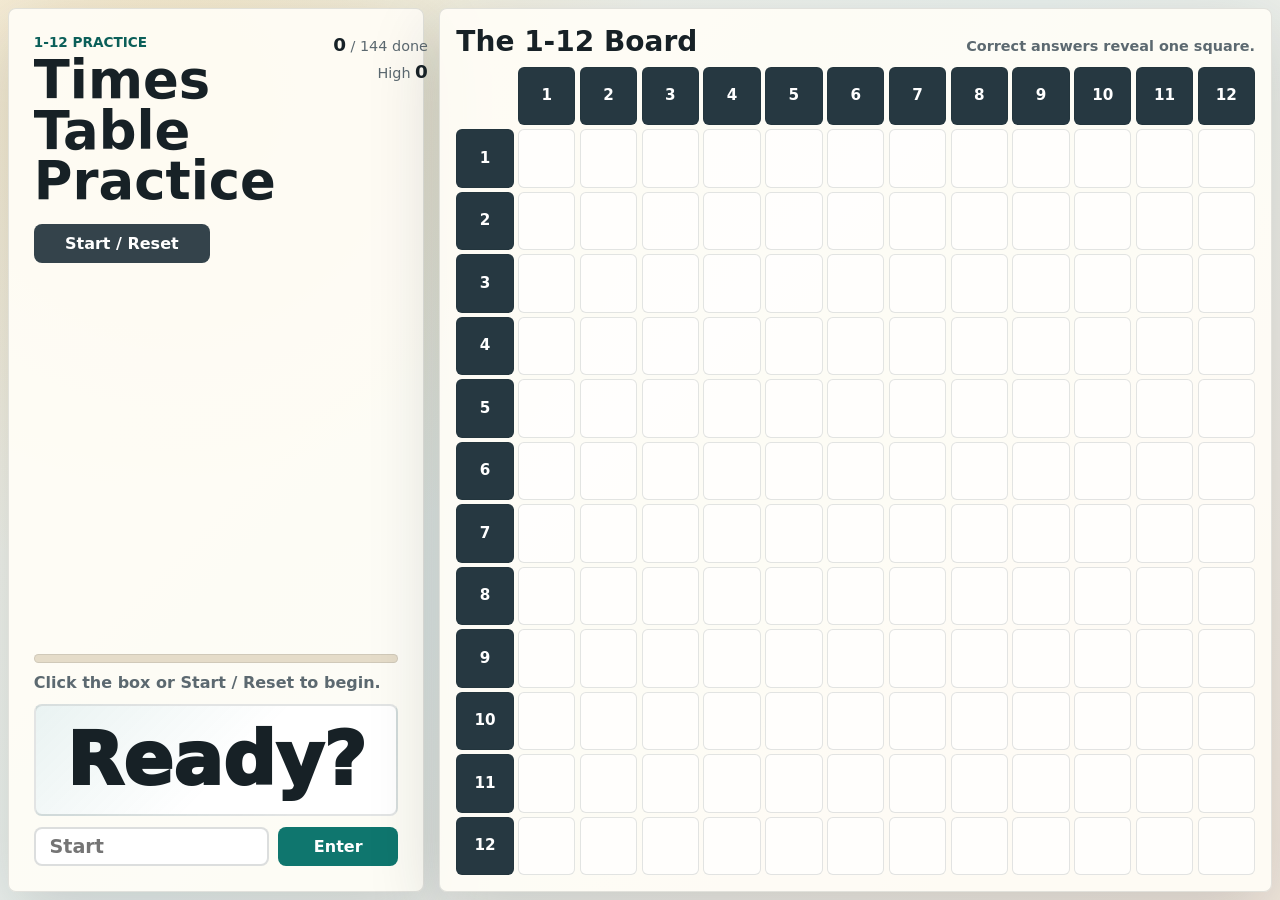
==== index.html @ c081bd94 "Confirm board reset" ====
<!doctype html>
<html lang="en">
  <head>
    <meta charset="utf-8">
    <meta name="viewport" content="width=device-width, initial-scale=1">
    <title>Times Table Practice</title>
    <link rel="stylesheet" href="styles.css?v=20260528-reset-confirm">
  </head>
  <body>
    <main class="app-shell">
      <section class="practice-panel" aria-labelledby="game-title">
        <div class="masthead">
          <div>
            <p class="eyebrow">1-12 Practice</p>
            <h1 id="game-title">Times Table Practice</h1>
            <button id="start-button" class="game-control" type="button">Start / Reset</button>
          </div>
          <div class="score-strip" aria-live="polite">
            <span><strong id="completed-count">0</strong> / 144 done</span>
            <span>High <strong id="streak-count">0</strong></span>
          </div>
        </div>

        <div class="question-area" aria-live="polite">
          <div class="timer-shell" aria-label="10 second timer">
            <div id="timer-fill" class="timer-fill"></div>
          </div>
          <p id="feedback" class="feedback">Press Start to begin.</p>
          <div id="question" class="question">Ready?</div>
          <form id="answer-form" class="answer-form" autocomplete="off">
            <label class="sr-only" for="answer-input">Answer</label>
            <input
              id="answer-input"
              name="answer"
              inputmode="numeric"
              pattern="[0-9]*"
              placeholder="Start"
            >
            <button id="submit-button" type="submit">Enter</button>
          </form>
        </div>
      </section>

      <section class="board-panel" aria-labelledby="board-title">
        <div class="board-heading">
          <h2 id="board-title">The 1-12 Board</h2>
          <p id="board-note">Correct answers reveal one square.</p>
        </div>
        <div id="table-board" class="table-board" aria-label="Times table progress board"></div>
      </section>
    </main>

    <div id="victory" class="victory" aria-hidden="true">
      <canvas id="confetti-canvas"></canvas>
      <div class="victory-message" role="status">
        <p>Board Complete</p>
        <h2>144 / 144</h2>
        <button id="play-again-button" type="button">Play Again</button>
      </div>
    </div>

    <script src="script.js?v=20260528-reset-confirm"></script>
  </body>
</html>
---- styles.css ----
:root {
  color-scheme: light;
  --ink: #172126;
  --muted: #5c6970;
  --paper: #f6f2e8;
  --panel: #fffdf7;
  --line: #d9d0bd;
  --accent: #0f766e;
  --accent-dark: #0b5f59;
  --gold: #f0b429;
  --coral: #d94f4f;
  --blue: #2d6cdf;
  --green: #35a06d;
  --shadow: 0 22px 70px rgba(30, 39, 44, 0.18);
}

* {
  box-sizing: border-box;
}

body {
  height: 100vh;
  height: 100svh;
  margin: 0;
  overflow: hidden;
  background:
    radial-gradient(circle at 14% 12%, rgba(240, 180, 41, 0.18), transparent 30rem),
    linear-gradient(135deg, #f6f2e8 0%, #e9f0ed 48%, #f3e8dd 100%);
  color: var(--ink);
  font-family: Inter, ui-sans-serif, system-ui, -apple-system, BlinkMacSystemFont, "Segoe UI", sans-serif;
}

button,
input {
  font: inherit;
}

button {
  min-height: 2.45rem;
  border: 0;
  border-radius: 8px;
  background: var(--accent);
  color: #ffffff;
  cursor: pointer;
  font-weight: 800;
  letter-spacing: 0;
  transition: transform 160ms ease, background 160ms ease, box-shadow 160ms ease;
}

button:hover:not(:disabled) {
  background: var(--accent-dark);
  box-shadow: 0 10px 28px rgba(15, 118, 110, 0.24);
  transform: translateY(-1px);
}

button:disabled {
  cursor: not-allowed;
  opacity: 0.48;
}

.app-shell {
  display: grid;
  grid-template-columns: minmax(18rem, 26rem) minmax(30rem, 1fr);
  gap: clamp(0.5rem, 1.2vw, 1rem);
  width: min(92rem, calc(100% - 1rem));
  height: 100vh;
  height: 100svh;
  margin: 0 auto;
  padding: 0.5rem 0;
  align-items: stretch;
}

.practice-panel,
.board-panel {
  border: 1px solid rgba(23, 33, 38, 0.12);
  border-radius: 8px;
  background: rgba(255, 253, 247, 0.9);
  box-shadow: var(--shadow);
}

.practice-panel {
  display: flex;
  flex-direction: column;
  justify-content: space-between;
  min-height: 0;
  padding: clamp(0.8rem, 2vw, 1.55rem);
}

.masthead {
  display: flex;
  gap: 1rem;
  justify-content: space-between;
  align-items: flex-start;
}

.eyebrow {
  margin: 0 0 0.35rem;
  color: var(--accent-dark);
  font-size: 0.85rem;
  font-weight: 900;
  text-transform: uppercase;
}

h1,
h2,
p {
  margin-top: 0;
}

h1 {
  max-width: 11ch;
  margin-bottom: 0;
  font-size: clamp(2rem, 5.4vw, 3.3rem);
  line-height: 0.95;
  letter-spacing: 0;
}

.score-strip {
  display: grid;
  gap: 0.4rem;
  min-width: 8.5rem;
  color: var(--muted);
  font-size: 0.9rem;
  text-align: right;
}

.score-strip strong {
  color: var(--ink);
  font-size: 1.15rem;
}

.question-area {
  display: grid;
  gap: clamp(0.45rem, 1.2vh, 0.8rem);
  margin-top: clamp(0.6rem, 2vh, 1rem);
}

.timer-shell {
  overflow: hidden;
  height: 0.55rem;
  border: 1px solid rgba(23, 33, 38, 0.1);
  border-radius: 999px;
  background: #e5dcc9;
}

.timer-fill {
  width: 100%;
  height: 100%;
  border-radius: inherit;
  background: linear-gradient(90deg, var(--green), var(--gold), var(--coral));
  transform-origin: left center;
  transform: scaleX(0);
}

.timer-fill.running {
  animation: drain 10s linear forwards;
}

.feedback {
  min-height: 1.25rem;
  margin-bottom: 0;
  color: var(--muted);
  font-weight: 800;
}

.feedback.correct {
  color: var(--green);
}

.feedback.wrong {
  color: var(--coral);
}

.question {
  display: grid;
  min-height: clamp(5.25rem, 18vh, 7rem);
  place-items: center;
  border: 2px solid rgba(23, 33, 38, 0.12);
  border-radius: 8px;
  background:
    linear-gradient(135deg, rgba(15, 118, 110, 0.09), transparent 55%),
    #ffffff;
  color: var(--ink);
  font-size: clamp(2.35rem, 9vw, 4.6rem);
  font-weight: 950;
  line-height: 1;
  text-align: center;
}

.answer-form {
  display: grid;
  grid-template-columns: 1fr 7.5rem;
  gap: 0.6rem;
}

input {
  width: 100%;
  min-width: 0;
  min-height: 2.45rem;
  border: 2px solid rgba(23, 33, 38, 0.15);
  border-radius: 8px;
  background: #ffffff;
  color: var(--ink);
  font-size: 1.2rem;
  font-weight: 850;
  padding: 0 0.85rem;
}

input:focus {
  border-color: var(--blue);
  outline: 3px solid rgba(45, 108, 223, 0.17);
}

#play-again-button {
  background: #34434b;
}

#play-again-button:hover {
  background: #243138;
  box-shadow: 0 10px 28px rgba(36, 49, 56, 0.22);
}

.game-control {
  width: min(11rem, 100%);
  margin-top: clamp(0.75rem, 2vh, 1.25rem);
  background: #34434b;
}

.game-control:hover {
  background: #243138;
  box-shadow: 0 10px 28px rgba(36, 49, 56, 0.22);
}

.board-panel {
  display: flex;
  flex-direction: column;
  min-height: 0;
  padding: clamp(0.55rem, 1.4vw, 1rem);
}

.board-heading {
  display: flex;
  gap: 1rem;
  justify-content: space-between;
  align-items: baseline;
  margin-bottom: clamp(0.35rem, 1vh, 0.65rem);
}

.board-heading h2 {
  margin-bottom: 0;
  font-size: clamp(1.15rem, 2.5vw, 1.75rem);
}

.board-heading p {
  margin-bottom: 0;
  color: var(--muted);
  font-size: clamp(0.72rem, 1.2vw, 0.9rem);
  font-weight: 750;
}

.table-board {
  display: grid;
  grid-template-columns: repeat(13, minmax(0, 1fr));
  grid-template-rows: repeat(13, minmax(0, 1fr));
  flex: 1;
  min-height: 0;
  gap: 0.28rem;
  width: 100%;
}

.cell {
  display: grid;
  min-width: 0;
  min-height: 0;
  place-items: center;
  border: 1px solid rgba(23, 33, 38, 0.12);
  border-radius: 6px;
  background: rgba(255, 255, 255, 0.72);
  color: var(--muted);
  font-size: clamp(0.62rem, 1.4vw, 0.95rem);
  font-weight: 850;
  line-height: 1;
  position: relative;
}

.cell.header {
  background: #263841;
  color: #ffffff;
}

.cell.corner {
  background: transparent;
  border-color: transparent;
}

.cell.problem {
  background: #fff8dc;
  border-color: rgba(240, 180, 41, 0.65);
}

.cell.complete {
  background: var(--accent);
  color: #ffffff;
  transform: scale(1.02);
}

.shake {
  animation: shake 360ms ease;
}

.victory {
  position: fixed;
  inset: 0;
  display: none;
  place-items: center;
  overflow: hidden;
  background: rgba(13, 22, 27, 0.82);
  z-index: 10;
}

.victory.show {
  display: grid;
}

#confetti-canvas {
  position: absolute;
  inset: 0;
  width: 100%;
  height: 100%;
}

.victory-message {
  position: relative;
  display: grid;
  gap: 1rem;
  width: min(36rem, calc(100% - 2rem));
  padding: clamp(1.5rem, 6vw, 3.2rem);
  border: 2px solid rgba(255, 255, 255, 0.2);
  border-radius: 8px;
  background: #fffdf7;
  color: var(--ink);
  text-align: center;
  box-shadow: 0 0 0 999px rgba(240, 180, 41, 0.06);
  animation: victoryPop 700ms cubic-bezier(.2, 1.4, .35, 1) both;
}

.victory-message p {
  margin-bottom: 0;
  color: var(--accent-dark);
  font-size: clamp(1.1rem, 4vw, 1.6rem);
  font-weight: 950;
  text-transform: uppercase;
}

.victory-message h2 {
  margin-bottom: 0;
  font-size: clamp(4.5rem, 20vw, 9rem);
  line-height: 0.9;
}

.sr-only {
  position: absolute;
  width: 1px;
  height: 1px;
  padding: 0;
  margin: -1px;
  overflow: hidden;
  clip: rect(0, 0, 0, 0);
  white-space: nowrap;
  border: 0;
}

@keyframes drain {
  from {
    transform: scaleX(1);
  }
  to {
    transform: scaleX(0);
  }
}

@keyframes shake {
  0%, 100% {
    transform: translateX(0);
  }
  25% {
    transform: translateX(-0.5rem);
  }
  75% {
    transform: translateX(0.5rem);
  }
}

@keyframes victoryPop {
  from {
    opacity: 0;
    transform: scale(0.75) rotate(-3deg);
  }
  to {
    opacity: 1;
    transform: scale(1) rotate(0deg);
  }
}

@media (max-width: 980px) {
  .app-shell {
    grid-template-columns: 1fr;
    grid-template-rows: minmax(15rem, 0.85fr) minmax(16rem, 1fr);
    padding: 0.4rem 0;
  }

  .practice-panel,
  .board-panel {
    min-height: 0;
  }

  .practice-panel {
    display: grid;
    grid-template-columns: minmax(12rem, 0.95fr) minmax(16rem, 1.4fr);
    gap: 0.75rem;
    align-items: stretch;
  }

  .question-area {
    margin-top: 0;
  }

  .timer-shell {
    margin-top: clamp(0.35rem, 1.4vh, 0.75rem);
  }
}

@media (max-width: 640px) {
  .app-shell {
    width: calc(100% - 0.5rem);
    grid-template-rows: minmax(13.5rem, 0.78fr) minmax(13rem, 1fr);
  }

  .practice-panel {
    grid-template-columns: 0.75fr 1.25fr;
    gap: 0.45rem;
    padding: 0.55rem;
  }

  .masthead {
    display: grid;
    gap: 0.35rem;
  }

  .board-heading {
    display: flex;
    gap: 0.5rem;
  }

  .score-strip {
    display: grid;
    gap: 0.15rem;
    text-align: left;
    font-size: 0.78rem;
  }

  .answer-form {
    grid-template-columns: minmax(0, 1fr) 5.5rem;
  }

  h1 {
    font-size: clamp(1.55rem, 9vw, 2.25rem);
  }

  .eyebrow,
  .feedback,
  .board-heading p {
    font-size: 0.68rem;
  }

  .feedback {
    min-height: 1rem;
    line-height: 1.15;
  }

  .question {
    min-height: 4.25rem;
    font-size: clamp(1.9rem, 10vw, 3rem);
  }

  button,
  input {
    min-height: 2rem;
  }

  button {
    font-size: 0.82rem;
  }

  input {
    font-size: 16px;
    padding: 0 0.5rem;
  }

  .table-board {
    gap: 0.12rem;
    grid-template-columns: repeat(13, minmax(0, 1fr));
    grid-template-rows: repeat(13, minmax(0, 1fr));
  }

  .cell {
    border-radius: 4px;
    font-size: clamp(0.42rem, 1.9vw, 0.62rem);
  }
}
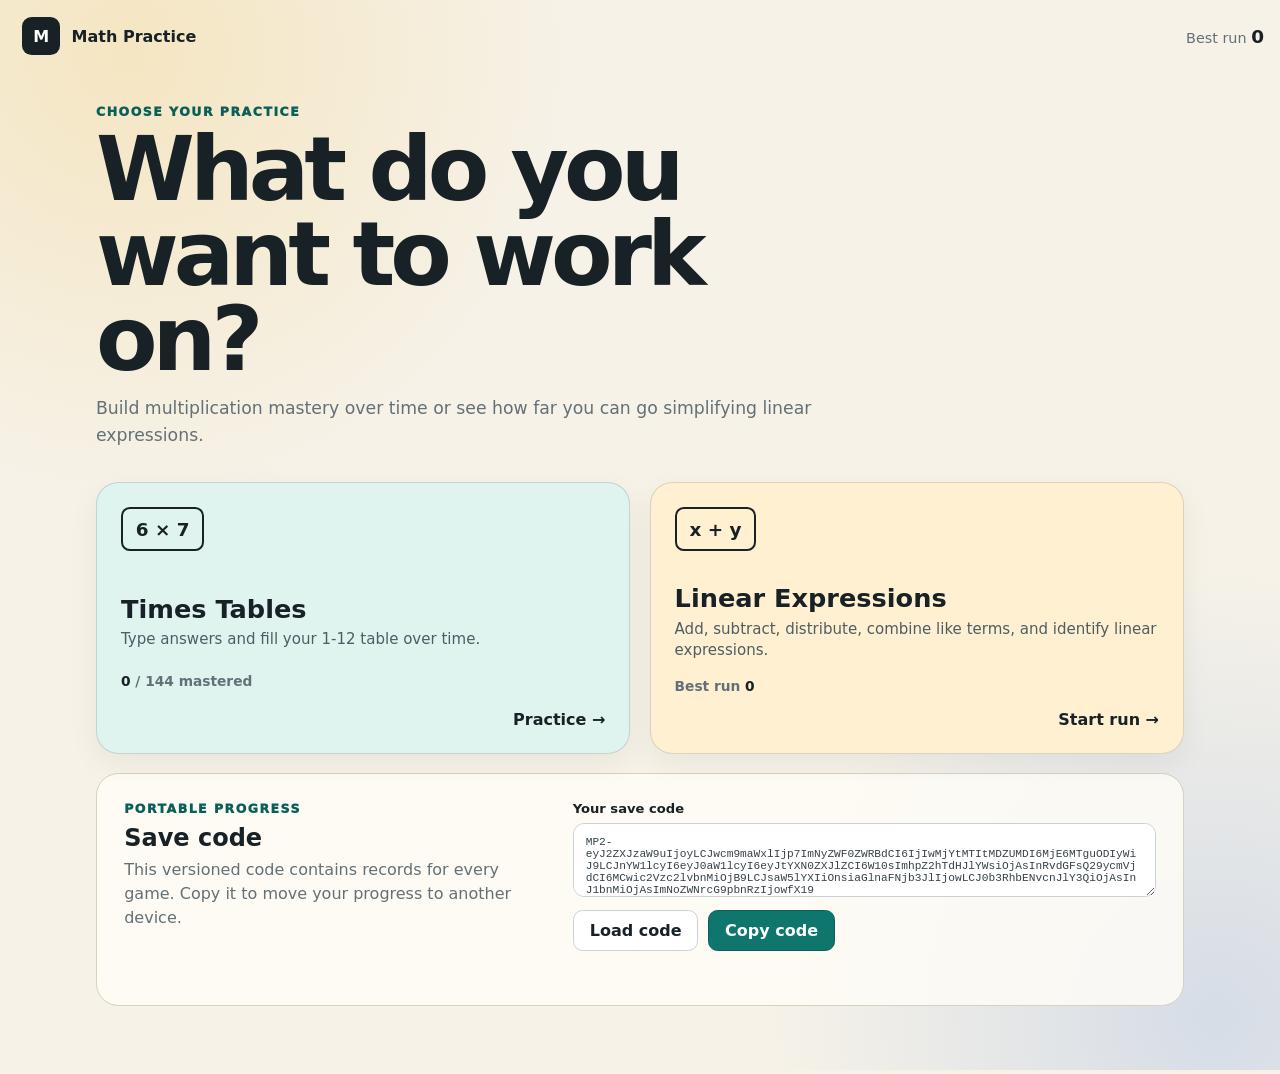
==== commit 96fae457: "Add linear expression practice and shared saves" ====
--- a/index.html
+++ b/index.html
@@ -3,62 +3,163 @@
   <head>
     <meta charset="utf-8">
     <meta name="viewport" content="width=device-width, initial-scale=1">
-    <title>Times Table Practice</title>
-    <link rel="stylesheet" href="styles.css?v=20260528-reset-confirm">
+    <meta name="theme-color" content="#172126">
+    <title>Math Practice</title>
+    <link rel="stylesheet" href="styles.css?v=20260608-math-practice">
   </head>
   <body>
-    <main class="app-shell">
-      <section class="practice-panel" aria-labelledby="game-title">
-        <div class="masthead">
-          <div>
-            <p class="eyebrow">1-12 Practice</p>
-            <h1 id="game-title">Times Table Practice</h1>
-            <button id="start-button" class="game-control" type="button">Start / Reset</button>
+    <header class="topbar">
+      <button id="home-button" class="brand" type="button" aria-label="Go to game selection">
+        <span class="brand-mark">M</span>
+        <span>Math Practice</span>
+      </button>
+      <div class="topbar-record"><span>Best run</span> <strong id="header-best">0</strong></div>
+    </header>
+
+    <main>
+      <section id="home-screen" class="screen active">
+        <div class="home-shell">
+          <div class="hero">
+            <p class="eyebrow">Choose your practice</p>
+            <h1>What do you want to work on?</h1>
+            <p>Build multiplication mastery over time or see how far you can go simplifying linear expressions.</p>
           </div>
-          <div class="score-strip" aria-live="polite">
-            <span><strong id="completed-count">0</strong> / 144 done</span>
-            <span>High <strong id="streak-count">0</strong></span>
+
+          <div class="game-grid">
+            <button class="game-card times-card" type="button" data-start-game="times">
+              <span class="card-icon">6 × 7</span>
+              <span class="card-copy">
+                <strong>Times Tables</strong>
+                <small>Type answers and fill your 1-12 table over time.</small>
+              </span>
+              <span class="card-record"><b id="times-mastered-home">0</b> / 144 mastered</span>
+              <span class="card-arrow">Practice →</span>
+            </button>
+
+            <button class="game-card linear-card" type="button" data-start-game="linear">
+              <span class="card-icon">x + y</span>
+              <span class="card-copy">
+                <strong>Linear Expressions</strong>
+                <small>Add, subtract, distribute, combine like terms, and identify linear expressions.</small>
+              </span>
+              <span class="card-record">Best run <b id="linear-best-home">0</b></span>
+              <span class="card-arrow">Start run →</span>
+            </button>
           </div>
-        </div>
 
-        <div class="question-area" aria-live="polite">
-          <div class="timer-shell" aria-label="10 second timer">
-            <div id="timer-fill" class="timer-fill"></div>
-          </div>
-          <p id="feedback" class="feedback">Press Start to begin.</p>
-          <div id="question" class="question">Ready?</div>
-          <form id="answer-form" class="answer-form" autocomplete="off">
-            <label class="sr-only" for="answer-input">Answer</label>
-            <input
-              id="answer-input"
-              name="answer"
-              inputmode="numeric"
-              pattern="[0-9]*"
-              placeholder="Start"
-            >
-            <button id="submit-button" type="submit">Enter</button>
-          </form>
+          <section class="save-panel">
+            <div>
+              <p class="eyebrow">Portable progress</p>
+              <h2>Save code</h2>
+              <p>This versioned code contains records for every game. Copy it to move your progress to another device.</p>
+            </div>
+            <div class="save-actions">
+              <label for="save-code">Your save code</label>
+              <textarea id="save-code" rows="4" spellcheck="false"></textarea>
+              <div class="button-row">
+                <button id="load-save" class="secondary-button" type="button">Load code</button>
+                <button id="copy-save" class="primary-button" type="button">Copy code</button>
+              </div>
+              <p id="save-message" class="save-message" aria-live="polite"></p>
+            </div>
+          </section>
         </div>
       </section>
 
-      <section class="board-panel" aria-labelledby="board-title">
-        <div class="board-heading">
-          <h2 id="board-title">The 1-12 Board</h2>
-          <p id="board-note">Correct answers reveal one square.</p>
+      <section id="times-screen" class="screen">
+        <div class="times-shell">
+          <section class="practice-panel" aria-labelledby="times-title">
+            <div class="masthead">
+              <div>
+                <button class="back-button" type="button" data-go-home>← Games</button>
+                <p class="eyebrow">1-12 Practice</p>
+                <h1 id="times-title">Times Tables</h1>
+                <button id="times-start-button" class="game-control" type="button">Start</button>
+              </div>
+              <div class="score-strip" aria-live="polite">
+                <span><strong id="times-completed-count">0</strong> / 144 done</span>
+                <span>Best streak <strong id="times-streak-count">0</strong></span>
+              </div>
+            </div>
+
+            <div class="question-area" aria-live="polite">
+              <div class="timer-shell" aria-label="10 second timer">
+                <div id="times-timer-fill" class="timer-fill"></div>
+              </div>
+              <p id="times-feedback" class="feedback">Press Start to begin.</p>
+              <div id="times-question" class="times-question">Ready?</div>
+              <form id="times-answer-form" class="answer-form" autocomplete="off">
+                <label class="sr-only" for="times-answer-input">Answer</label>
+                <input id="times-answer-input" name="answer" inputmode="numeric" pattern="[0-9]*" placeholder="Start">
+                <button type="submit">Enter</button>
+              </form>
+            </div>
+          </section>
+
+          <section class="board-panel" aria-labelledby="board-title">
+            <div class="board-heading">
+              <h2 id="board-title">Your 1-12 Table</h2>
+              <p>Correct answers stay filled in your save.</p>
+            </div>
+            <div id="table-board" class="table-board" aria-label="Times table progress board"></div>
+          </section>
         </div>
-        <div id="table-board" class="table-board" aria-label="Times table progress board"></div>
+      </section>
+
+      <section id="linear-screen" class="screen">
+        <div class="run-shell">
+          <div class="game-status">
+            <button class="back-button" type="button" data-quit-linear>← End run</button>
+            <div class="status-item"><span>Score</span><strong id="linear-score">0</strong></div>
+            <div class="status-item"><span>Next checkpoint</span><strong id="linear-checkpoint-count">10</strong></div>
+            <div class="status-item"><span>Best</span><strong id="linear-best">0</strong></div>
+          </div>
+          <div class="linear-timer-wrap" aria-label="Time remaining">
+            <div id="linear-timer-bar" class="linear-timer-bar"></div>
+          </div>
+          <p class="linear-timer-text"><strong id="linear-timer-text">30</strong> seconds</p>
+
+          <article class="linear-question-card">
+            <p id="linear-question-type" class="question-type"></p>
+            <h2 id="linear-question-prompt"></h2>
+            <p id="linear-question-help" class="question-help"></p>
+            <div id="linear-answers" class="linear-answers"></div>
+          </article>
+        </div>
+      </section>
+
+      <section id="result-screen" class="screen result-screen">
+        <div class="result-icon">✓</div>
+        <p id="result-eyebrow" class="eyebrow">Run complete</p>
+        <h1 id="result-title">Keep building</h1>
+        <p id="result-copy" class="result-copy"></p>
+        <div class="result-score"><span>Score</span><strong id="result-score">0</strong></div>
+        <div class="button-row centered">
+          <button id="result-home" class="secondary-button" type="button">Choose a game</button>
+          <button id="play-linear-again" class="primary-button" type="button">Play again</button>
+        </div>
       </section>
     </main>
+
+    <div id="checkpoint-modal" class="modal-backdrop" hidden>
+      <section class="checkpoint-modal" role="dialog" aria-modal="true" aria-labelledby="checkpoint-title">
+        <span id="checkpoint-number" class="checkpoint-number">10</span>
+        <p class="eyebrow">Checkpoint reached</p>
+        <h2 id="checkpoint-title">Take a breath.</h2>
+        <p>Your timer is paused. Keep going when you are ready.</p>
+        <button id="continue-linear" class="primary-button" type="button">Continue the run</button>
+      </section>
+    </div>
 
     <div id="victory" class="victory" aria-hidden="true">
       <canvas id="confetti-canvas"></canvas>
       <div class="victory-message" role="status">
-        <p>Board Complete</p>
+        <p>Table Complete</p>
         <h2>144 / 144</h2>
-        <button id="play-again-button" type="button">Play Again</button>
+        <button id="close-victory" type="button">Back to Games</button>
       </div>
     </div>
 
-    <script src="script.js?v=20260528-reset-confirm"></script>
+    <script src="script.js?v=20260608-math-practice"></script>
   </body>
 </html>
--- a/styles.css
+++ b/styles.css
@@ -1,7 +1,7 @@
 :root {
   color-scheme: light;
   --ink: #172126;
-  --muted: #5c6970;
+  --muted: #637078;
   --paper: #f6f2e8;
   --panel: #fffdf7;
   --line: #d9d0bd;
@@ -11,253 +11,213 @@
   --coral: #d94f4f;
   --blue: #2d6cdf;
   --green: #35a06d;
-  --shadow: 0 22px 70px rgba(30, 39, 44, 0.18);
-}
-
-* {
-  box-sizing: border-box;
-}
+  --shadow: 0 22px 70px rgba(30, 39, 44, 0.16);
+}
+
+* { box-sizing: border-box; }
 
 body {
-  height: 100vh;
-  height: 100svh;
+  min-height: 100vh;
   margin: 0;
-  overflow: hidden;
   background:
-    radial-gradient(circle at 14% 12%, rgba(240, 180, 41, 0.18), transparent 30rem),
-    linear-gradient(135deg, #f6f2e8 0%, #e9f0ed 48%, #f3e8dd 100%);
+    radial-gradient(circle at 10% 5%, rgba(240, 180, 41, 0.2), transparent 28rem),
+    radial-gradient(circle at 95% 95%, rgba(45, 108, 223, 0.16), transparent 28rem),
+    var(--paper);
   color: var(--ink);
   font-family: Inter, ui-sans-serif, system-ui, -apple-system, BlinkMacSystemFont, "Segoe UI", sans-serif;
 }
 
-button,
-input {
-  font: inherit;
-}
-
-button {
-  min-height: 2.45rem;
+button, input, textarea { font: inherit; }
+button { cursor: pointer; }
+h1, h2, p { margin-top: 0; }
+
+.topbar {
+  display: flex;
+  width: min(90rem, calc(100% - 2rem));
+  margin: 0 auto;
+  padding: 1rem 0;
+  align-items: center;
+  justify-content: space-between;
+}
+
+.brand {
+  display: flex;
+  gap: 0.7rem;
+  align-items: center;
   border: 0;
-  border-radius: 8px;
+  background: transparent;
+  color: var(--ink);
+  font-weight: 900;
+}
+
+.brand-mark {
+  display: grid;
+  width: 2.4rem;
+  height: 2.4rem;
+  place-items: center;
+  border-radius: 0.6rem;
+  background: var(--ink);
+  color: white;
+}
+
+.topbar-record { color: var(--muted); font-size: 0.9rem; }
+.topbar-record strong { color: var(--ink); font-size: 1.15rem; }
+.screen { display: none; }
+.screen.active { display: block; }
+
+.home-shell, .run-shell {
+  width: min(68rem, calc(100% - 2rem));
+  margin: 2vh auto 4rem;
+}
+
+.hero { max-width: 48rem; margin: 2rem 0; }
+.eyebrow {
+  margin-bottom: 0.45rem;
+  color: var(--accent-dark);
+  font-size: 0.78rem;
+  font-weight: 950;
+  letter-spacing: 0.12em;
+  text-transform: uppercase;
+}
+.hero h1, .result-screen h1 {
+  margin-bottom: 0.8rem;
+  font-size: clamp(2.7rem, 7vw, 5.6rem);
+  line-height: 0.95;
+  letter-spacing: -0.055em;
+}
+.hero p:not(.eyebrow), .result-copy { color: var(--muted); font-size: 1.08rem; line-height: 1.6; }
+
+.game-grid { display: grid; grid-template-columns: repeat(2, 1fr); gap: 1.2rem; }
+.game-card {
+  display: grid;
+  min-height: 17rem;
+  padding: 1.5rem;
+  border: 1px solid rgba(23, 33, 38, 0.14);
+  border-radius: 1.4rem;
+  color: var(--ink);
+  text-align: left;
+  box-shadow: 0 10px 30px rgba(23, 33, 38, 0.06);
+  transition: transform 160ms ease, box-shadow 160ms ease;
+}
+.game-card:hover { transform: translateY(-3px); box-shadow: var(--shadow); }
+.times-card { background: #dff3ef; }
+.linear-card { background: #fff0d1; }
+.card-icon {
+  align-self: start;
+  justify-self: start;
+  padding: 0.6rem 0.8rem;
+  border: 2px solid var(--ink);
+  border-radius: 0.55rem;
+  font-size: 1.15rem;
+  font-weight: 900;
+}
+.card-copy { align-self: end; }
+.card-copy strong { display: block; margin-bottom: 0.35rem; font-size: 1.6rem; }
+.card-copy small { color: #4e5d65; font-size: 0.94rem; line-height: 1.45; }
+.card-record { align-self: end; color: var(--muted); font-size: 0.86rem; font-weight: 800; }
+.card-record b { color: var(--ink); }
+.card-arrow { align-self: end; justify-self: end; font-weight: 900; }
+
+.save-panel {
+  display: grid;
+  grid-template-columns: 1fr 1.4fr;
+  gap: 2rem;
+  margin-top: 1.2rem;
+  padding: 1.7rem;
+  border: 1px solid var(--line);
+  border-radius: 1.4rem;
+  background: rgba(255, 253, 247, 0.84);
+}
+.save-panel h2 { margin-bottom: 0.4rem; }
+.save-panel p:not(.eyebrow, .save-message) { color: var(--muted); line-height: 1.5; }
+.save-actions label { display: block; margin-bottom: 0.4rem; font-size: 0.82rem; font-weight: 900; }
+textarea {
+  width: 100%;
+  padding: 0.75rem;
+  resize: vertical;
+  border: 1px solid #cbd2d6;
+  border-radius: 0.7rem;
+  background: white;
+  color: #34434b;
+  font-family: ui-monospace, SFMono-Regular, Menlo, monospace;
+  font-size: 0.7rem;
+}
+.button-row { display: flex; gap: 0.6rem; margin-top: 0.6rem; }
+.button-row.centered { justify-content: center; }
+.primary-button, .secondary-button, .back-button, .game-control, .answer-form button, #close-victory {
+  min-height: 2.55rem;
+  padding: 0.6rem 1rem;
+  border-radius: 0.6rem;
+  font-weight: 900;
+}
+.primary-button, .game-control, .answer-form button, #close-victory {
+  border: 1px solid var(--accent-dark);
   background: var(--accent);
-  color: #ffffff;
-  cursor: pointer;
-  font-weight: 800;
-  letter-spacing: 0;
-  transition: transform 160ms ease, background 160ms ease, box-shadow 160ms ease;
-}
-
-button:hover:not(:disabled) {
-  background: var(--accent-dark);
-  box-shadow: 0 10px 28px rgba(15, 118, 110, 0.24);
-  transform: translateY(-1px);
-}
-
-button:disabled {
-  cursor: not-allowed;
-  opacity: 0.48;
-}
-
-.app-shell {
+  color: white;
+}
+.secondary-button, .back-button {
+  border: 1px solid #cbd2d6;
+  background: white;
+  color: var(--ink);
+}
+.back-button { min-height: 2rem; margin-bottom: 0.8rem; padding: 0.3rem 0.65rem; font-size: 0.78rem; }
+.save-message { min-height: 1.2rem; margin: 0.45rem 0 0; color: var(--accent-dark); font-size: 0.82rem; font-weight: 800; }
+
+.times-shell {
   display: grid;
   grid-template-columns: minmax(18rem, 26rem) minmax(30rem, 1fr);
-  gap: clamp(0.5rem, 1.2vw, 1rem);
+  gap: 1rem;
   width: min(92rem, calc(100% - 1rem));
-  height: 100vh;
-  height: 100svh;
+  height: calc(100vh - 4.5rem);
   margin: 0 auto;
-  padding: 0.5rem 0;
-  align-items: stretch;
-}
-
-.practice-panel,
-.board-panel {
+  padding-bottom: 0.5rem;
+}
+.practice-panel, .board-panel {
+  min-height: 0;
   border: 1px solid rgba(23, 33, 38, 0.12);
-  border-radius: 8px;
-  background: rgba(255, 253, 247, 0.9);
+  border-radius: 0.7rem;
+  background: rgba(255, 253, 247, 0.92);
   box-shadow: var(--shadow);
 }
-
-.practice-panel {
-  display: flex;
-  flex-direction: column;
-  justify-content: space-between;
-  min-height: 0;
-  padding: clamp(0.8rem, 2vw, 1.55rem);
-}
-
-.masthead {
-  display: flex;
-  gap: 1rem;
-  justify-content: space-between;
-  align-items: flex-start;
-}
-
-.eyebrow {
-  margin: 0 0 0.35rem;
-  color: var(--accent-dark);
-  font-size: 0.85rem;
-  font-weight: 900;
-  text-transform: uppercase;
-}
-
-h1,
-h2,
-p {
-  margin-top: 0;
-}
-
-h1 {
-  max-width: 11ch;
-  margin-bottom: 0;
-  font-size: clamp(2rem, 5.4vw, 3.3rem);
-  line-height: 0.95;
-  letter-spacing: 0;
-}
-
-.score-strip {
-  display: grid;
-  gap: 0.4rem;
-  min-width: 8.5rem;
-  color: var(--muted);
-  font-size: 0.9rem;
-  text-align: right;
-}
-
-.score-strip strong {
-  color: var(--ink);
-  font-size: 1.15rem;
-}
-
-.question-area {
-  display: grid;
-  gap: clamp(0.45rem, 1.2vh, 0.8rem);
-  margin-top: clamp(0.6rem, 2vh, 1rem);
-}
-
-.timer-shell {
-  overflow: hidden;
-  height: 0.55rem;
-  border: 1px solid rgba(23, 33, 38, 0.1);
-  border-radius: 999px;
-  background: #e5dcc9;
-}
-
-.timer-fill {
-  width: 100%;
-  height: 100%;
-  border-radius: inherit;
-  background: linear-gradient(90deg, var(--green), var(--gold), var(--coral));
-  transform-origin: left center;
-  transform: scaleX(0);
-}
-
-.timer-fill.running {
-  animation: drain 10s linear forwards;
-}
-
-.feedback {
-  min-height: 1.25rem;
-  margin-bottom: 0;
-  color: var(--muted);
-  font-weight: 800;
-}
-
-.feedback.correct {
-  color: var(--green);
-}
-
-.feedback.wrong {
-  color: var(--coral);
-}
-
-.question {
+.practice-panel { display: flex; flex-direction: column; justify-content: space-between; padding: clamp(0.8rem, 2vw, 1.55rem); }
+.masthead { display: flex; gap: 1rem; justify-content: space-between; align-items: flex-start; }
+.masthead h1 { max-width: 10ch; margin-bottom: 0; font-size: clamp(2rem, 5vw, 3.25rem); line-height: 0.95; }
+.game-control { width: min(11rem, 100%); margin-top: 1rem; background: #34434b; border-color: #34434b; }
+.score-strip { display: grid; gap: 0.35rem; min-width: 8.5rem; color: var(--muted); font-size: 0.85rem; text-align: right; }
+.score-strip strong { color: var(--ink); font-size: 1.1rem; }
+.question-area { display: grid; gap: 0.65rem; margin-top: 1rem; }
+.timer-shell { overflow: hidden; height: 0.55rem; border-radius: 999px; background: #e5dcc9; }
+.timer-fill { width: 100%; height: 100%; border-radius: inherit; background: linear-gradient(90deg, var(--green), var(--gold), var(--coral)); transform: scaleX(0); transform-origin: left; }
+.timer-fill.running { animation: drain 10s linear forwards; }
+.feedback { min-height: 1.25rem; margin-bottom: 0; color: var(--muted); font-weight: 800; }
+.feedback.correct { color: var(--green); }
+.feedback.wrong { color: var(--coral); }
+.times-question {
   display: grid;
   min-height: clamp(5.25rem, 18vh, 7rem);
   place-items: center;
   border: 2px solid rgba(23, 33, 38, 0.12);
-  border-radius: 8px;
-  background:
-    linear-gradient(135deg, rgba(15, 118, 110, 0.09), transparent 55%),
-    #ffffff;
-  color: var(--ink);
+  border-radius: 0.7rem;
+  background: white;
   font-size: clamp(2.35rem, 9vw, 4.6rem);
   font-weight: 950;
-  line-height: 1;
-  text-align: center;
-}
-
-.answer-form {
-  display: grid;
-  grid-template-columns: 1fr 7.5rem;
-  gap: 0.6rem;
-}
-
-input {
+}
+.answer-form { display: grid; grid-template-columns: 1fr 7.5rem; gap: 0.6rem; }
+.answer-form input {
   width: 100%;
   min-width: 0;
-  min-height: 2.45rem;
+  min-height: 2.55rem;
+  padding: 0 0.8rem;
   border: 2px solid rgba(23, 33, 38, 0.15);
-  border-radius: 8px;
-  background: #ffffff;
-  color: var(--ink);
-  font-size: 1.2rem;
+  border-radius: 0.6rem;
+  background: white;
+  font-size: 1.15rem;
   font-weight: 850;
-  padding: 0 0.85rem;
-}
-
-input:focus {
-  border-color: var(--blue);
-  outline: 3px solid rgba(45, 108, 223, 0.17);
-}
-
-#play-again-button {
-  background: #34434b;
-}
-
-#play-again-button:hover {
-  background: #243138;
-  box-shadow: 0 10px 28px rgba(36, 49, 56, 0.22);
-}
-
-.game-control {
-  width: min(11rem, 100%);
-  margin-top: clamp(0.75rem, 2vh, 1.25rem);
-  background: #34434b;
-}
-
-.game-control:hover {
-  background: #243138;
-  box-shadow: 0 10px 28px rgba(36, 49, 56, 0.22);
-}
-
-.board-panel {
-  display: flex;
-  flex-direction: column;
-  min-height: 0;
-  padding: clamp(0.55rem, 1.4vw, 1rem);
-}
-
-.board-heading {
-  display: flex;
-  gap: 1rem;
-  justify-content: space-between;
-  align-items: baseline;
-  margin-bottom: clamp(0.35rem, 1vh, 0.65rem);
-}
-
-.board-heading h2 {
-  margin-bottom: 0;
-  font-size: clamp(1.15rem, 2.5vw, 1.75rem);
-}
-
-.board-heading p {
-  margin-bottom: 0;
-  color: var(--muted);
-  font-size: clamp(0.72rem, 1.2vw, 0.9rem);
-  font-weight: 750;
-}
-
+}
+.board-panel { display: flex; flex-direction: column; padding: clamp(0.55rem, 1.4vw, 1rem); }
+.board-heading { display: flex; gap: 1rem; justify-content: space-between; align-items: baseline; margin-bottom: 0.55rem; }
+.board-heading h2, .board-heading p { margin-bottom: 0; }
+.board-heading p { color: var(--muted); font-size: 0.82rem; font-weight: 750; }
 .table-board {
   display: grid;
   grid-template-columns: repeat(13, minmax(0, 1fr));
@@ -265,246 +225,103 @@
   flex: 1;
   min-height: 0;
   gap: 0.28rem;
-  width: 100%;
-}
-
+}
 .cell {
   display: grid;
   min-width: 0;
   min-height: 0;
   place-items: center;
   border: 1px solid rgba(23, 33, 38, 0.12);
-  border-radius: 6px;
-  background: rgba(255, 255, 255, 0.72);
+  border-radius: 0.35rem;
+  background: rgba(255, 255, 255, 0.74);
   color: var(--muted);
   font-size: clamp(0.62rem, 1.4vw, 0.95rem);
   font-weight: 850;
-  line-height: 1;
-  position: relative;
-}
-
-.cell.header {
-  background: #263841;
-  color: #ffffff;
-}
-
-.cell.corner {
-  background: transparent;
-  border-color: transparent;
-}
-
-.cell.problem {
-  background: #fff8dc;
-  border-color: rgba(240, 180, 41, 0.65);
-}
-
-.cell.complete {
-  background: var(--accent);
-  color: #ffffff;
-  transform: scale(1.02);
-}
-
-.shake {
-  animation: shake 360ms ease;
-}
-
-.victory {
-  position: fixed;
-  inset: 0;
-  display: none;
-  place-items: center;
-  overflow: hidden;
-  background: rgba(13, 22, 27, 0.82);
-  z-index: 10;
-}
-
-.victory.show {
-  display: grid;
-}
-
-#confetti-canvas {
-  position: absolute;
-  inset: 0;
-  width: 100%;
-  height: 100%;
-}
-
-.victory-message {
-  position: relative;
-  display: grid;
-  gap: 1rem;
-  width: min(36rem, calc(100% - 2rem));
-  padding: clamp(1.5rem, 6vw, 3.2rem);
-  border: 2px solid rgba(255, 255, 255, 0.2);
-  border-radius: 8px;
-  background: #fffdf7;
-  color: var(--ink);
-  text-align: center;
-  box-shadow: 0 0 0 999px rgba(240, 180, 41, 0.06);
-  animation: victoryPop 700ms cubic-bezier(.2, 1.4, .35, 1) both;
-}
-
-.victory-message p {
-  margin-bottom: 0;
-  color: var(--accent-dark);
-  font-size: clamp(1.1rem, 4vw, 1.6rem);
-  font-weight: 950;
-  text-transform: uppercase;
-}
-
-.victory-message h2 {
-  margin-bottom: 0;
-  font-size: clamp(4.5rem, 20vw, 9rem);
-  line-height: 0.9;
-}
-
-.sr-only {
-  position: absolute;
-  width: 1px;
-  height: 1px;
-  padding: 0;
-  margin: -1px;
-  overflow: hidden;
-  clip: rect(0, 0, 0, 0);
-  white-space: nowrap;
-  border: 0;
-}
-
-@keyframes drain {
-  from {
-    transform: scaleX(1);
-  }
-  to {
-    transform: scaleX(0);
-  }
-}
-
-@keyframes shake {
-  0%, 100% {
-    transform: translateX(0);
-  }
-  25% {
-    transform: translateX(-0.5rem);
-  }
-  75% {
-    transform: translateX(0.5rem);
-  }
-}
-
-@keyframes victoryPop {
-  from {
-    opacity: 0;
-    transform: scale(0.75) rotate(-3deg);
-  }
-  to {
-    opacity: 1;
-    transform: scale(1) rotate(0deg);
-  }
-}
+}
+.cell.header { background: #263841; color: white; }
+.cell.corner { border-color: transparent; background: transparent; }
+.cell.problem { border-color: rgba(240, 180, 41, 0.7); background: #fff8dc; }
+.cell.complete { background: var(--accent); color: white; transform: scale(1.02); }
+
+.run-shell { max-width: 52rem; }
+.game-status { display: flex; gap: 1rem; align-items: center; margin-bottom: 0.8rem; }
+.game-status .back-button { margin: 0 auto 0 0; }
+.status-item { display: flex; gap: 0.4rem; align-items: baseline; color: var(--muted); font-size: 0.8rem; font-weight: 800; }
+.status-item strong { color: var(--ink); font-size: 1.1rem; }
+.linear-timer-wrap { overflow: hidden; height: 0.6rem; border-radius: 999px; background: #e2ded4; }
+.linear-timer-bar { width: 100%; height: 100%; background: var(--gold); transition: width 1s linear, background-color 200ms; }
+.linear-timer-text { margin: 0.35rem 0 1rem; color: var(--muted); font-size: 0.8rem; text-align: right; }
+.linear-question-card {
+  min-height: 29rem;
+  padding: clamp(1.5rem, 5vw, 3.2rem);
+  border: 1px solid var(--line);
+  border-radius: 1.5rem;
+  background: white;
+  box-shadow: var(--shadow);
+}
+.question-type { margin-bottom: 0.8rem; color: var(--blue); font-size: 0.75rem; font-weight: 900; letter-spacing: 0.12em; text-transform: uppercase; }
+.linear-question-card h2 { margin-bottom: 0.6rem; font-size: clamp(1.55rem, 5vw, 2.55rem); line-height: 1.25; white-space: pre-line; }
+.question-help { min-height: 1.5rem; margin-bottom: 1.5rem; color: var(--muted); line-height: 1.5; }
+.linear-answers { display: grid; grid-template-columns: repeat(2, 1fr); gap: 0.7rem; }
+.linear-answer {
+  min-height: 4.4rem;
+  padding: 0.8rem 1rem;
+  border: 1px solid #cbd2d6;
+  border-radius: 0.75rem;
+  background: white;
+  color: var(--ink);
+  font-size: 1rem;
+  font-weight: 800;
+}
+.linear-answer:hover { border-color: var(--ink); background: #f8fafb; }
+.linear-answer.correct { border-color: #16a34a; background: #dcfce7; color: #166534; }
+.linear-answer.incorrect { border-color: var(--coral); background: #fee2e2; color: #991b1b; }
+.linear-answer:disabled { cursor: default; }
+
+.result-screen { width: min(40rem, calc(100% - 2rem)); margin: 8vh auto; text-align: center; }
+.result-icon { display: grid; width: 4.5rem; height: 4.5rem; margin: 0 auto 1.3rem; place-items: center; border-radius: 1rem; background: var(--ink); color: white; font-size: 2rem; font-weight: 900; transform: rotate(-4deg); }
+.result-score { display: inline-flex; gap: 0.8rem; align-items: baseline; margin: 1rem auto; padding: 0.9rem 1.3rem; border: 1px solid var(--line); border-radius: 0.8rem; background: white; }
+.result-score span { color: var(--muted); font-weight: 800; }
+.result-score strong { font-size: 2rem; }
+.modal-backdrop, .victory { position: fixed; inset: 0; z-index: 10; display: grid; padding: 1rem; place-items: center; background: rgba(13, 22, 27, 0.78); }
+.modal-backdrop[hidden], .victory { display: none; }
+.victory.show { display: grid; }
+.checkpoint-modal, .victory-message { position: relative; width: min(28rem, 100%); padding: 2.2rem; border-radius: 1.4rem; background: white; text-align: center; }
+.checkpoint-number { display: block; margin-bottom: 0.8rem; font-size: 4.5rem; font-weight: 950; line-height: 1; }
+.checkpoint-modal p:not(.eyebrow) { color: var(--muted); }
+#confetti-canvas { position: absolute; inset: 0; width: 100%; height: 100%; }
+.victory-message h2 { margin-bottom: 1rem; font-size: clamp(3.5rem, 14vw, 7rem); line-height: 0.9; }
+.victory-message p { margin-bottom: 0.4rem; color: var(--accent-dark); font-weight: 950; text-transform: uppercase; }
+.shake { animation: shake 360ms ease; }
+.sr-only { position: absolute; width: 1px; height: 1px; padding: 0; margin: -1px; overflow: hidden; clip: rect(0, 0, 0, 0); white-space: nowrap; border: 0; }
+
+@keyframes drain { from { transform: scaleX(1); } to { transform: scaleX(0); } }
+@keyframes shake { 0%, 100% { transform: translateX(0); } 25% { transform: translateX(-0.5rem); } 75% { transform: translateX(0.5rem); } }
 
 @media (max-width: 980px) {
-  .app-shell {
-    grid-template-columns: 1fr;
-    grid-template-rows: minmax(15rem, 0.85fr) minmax(16rem, 1fr);
-    padding: 0.4rem 0;
-  }
-
-  .practice-panel,
-  .board-panel {
-    min-height: 0;
-  }
-
-  .practice-panel {
-    display: grid;
-    grid-template-columns: minmax(12rem, 0.95fr) minmax(16rem, 1.4fr);
-    gap: 0.75rem;
-    align-items: stretch;
-  }
-
-  .question-area {
-    margin-top: 0;
-  }
-
-  .timer-shell {
-    margin-top: clamp(0.35rem, 1.4vh, 0.75rem);
-  }
-}
-
-@media (max-width: 640px) {
-  .app-shell {
-    width: calc(100% - 0.5rem);
-    grid-template-rows: minmax(13.5rem, 0.78fr) minmax(13rem, 1fr);
-  }
-
-  .practice-panel {
-    grid-template-columns: 0.75fr 1.25fr;
-    gap: 0.45rem;
-    padding: 0.55rem;
-  }
-
-  .masthead {
-    display: grid;
-    gap: 0.35rem;
-  }
-
-  .board-heading {
-    display: flex;
-    gap: 0.5rem;
-  }
-
-  .score-strip {
-    display: grid;
-    gap: 0.15rem;
-    text-align: left;
-    font-size: 0.78rem;
-  }
-
-  .answer-form {
-    grid-template-columns: minmax(0, 1fr) 5.5rem;
-  }
-
-  h1 {
-    font-size: clamp(1.55rem, 9vw, 2.25rem);
-  }
-
-  .eyebrow,
-  .feedback,
-  .board-heading p {
-    font-size: 0.68rem;
-  }
-
-  .feedback {
-    min-height: 1rem;
-    line-height: 1.15;
-  }
-
-  .question {
-    min-height: 4.25rem;
-    font-size: clamp(1.9rem, 10vw, 3rem);
-  }
-
-  button,
-  input {
-    min-height: 2rem;
-  }
-
-  button {
-    font-size: 0.82rem;
-  }
-
-  input {
-    font-size: 16px;
-    padding: 0 0.5rem;
-  }
-
-  .table-board {
-    gap: 0.12rem;
-    grid-template-columns: repeat(13, minmax(0, 1fr));
-    grid-template-rows: repeat(13, minmax(0, 1fr));
-  }
-
-  .cell {
-    border-radius: 4px;
-    font-size: clamp(0.42rem, 1.9vw, 0.62rem);
-  }
-}
+  .times-shell { grid-template-columns: 1fr; grid-template-rows: minmax(16rem, 0.85fr) minmax(16rem, 1fr); }
+  .practice-panel { display: grid; grid-template-columns: minmax(12rem, 0.95fr) minmax(16rem, 1.4fr); gap: 0.8rem; }
+  .question-area { margin-top: 0; }
+}
+
+@media (max-width: 700px) {
+  .topbar { width: calc(100% - 1rem); }
+  .home-shell, .run-shell { width: calc(100% - 1rem); margin-top: 0.5rem; }
+  .game-grid, .save-panel { grid-template-columns: 1fr; }
+  .game-card { min-height: 14rem; }
+  .save-panel { gap: 0.8rem; padding: 1.1rem; }
+  .times-shell { width: calc(100% - 0.5rem); height: calc(100vh - 4.5rem); grid-template-rows: minmax(14rem, 0.8fr) minmax(13rem, 1fr); }
+  .practice-panel { grid-template-columns: 0.8fr 1.2fr; gap: 0.45rem; padding: 0.55rem; }
+  .masthead { display: grid; gap: 0.3rem; }
+  .masthead h1 { font-size: clamp(1.5rem, 9vw, 2.2rem); }
+  .score-strip { min-width: 0; text-align: left; font-size: 0.72rem; }
+  .question-area { gap: 0.35rem; }
+  .feedback, .eyebrow, .board-heading p { font-size: 0.65rem; }
+  .times-question { min-height: 4rem; font-size: clamp(1.9rem, 10vw, 3rem); }
+  .answer-form { grid-template-columns: minmax(0, 1fr) 5rem; }
+  .table-board { gap: 0.12rem; }
+  .cell { border-radius: 0.2rem; font-size: clamp(0.42rem, 1.9vw, 0.62rem); }
+  .linear-answers { grid-template-columns: 1fr; }
+  .linear-question-card { min-height: 0; padding: 1.2rem; border-radius: 1rem; }
+  .status-item span { display: none; }
+}
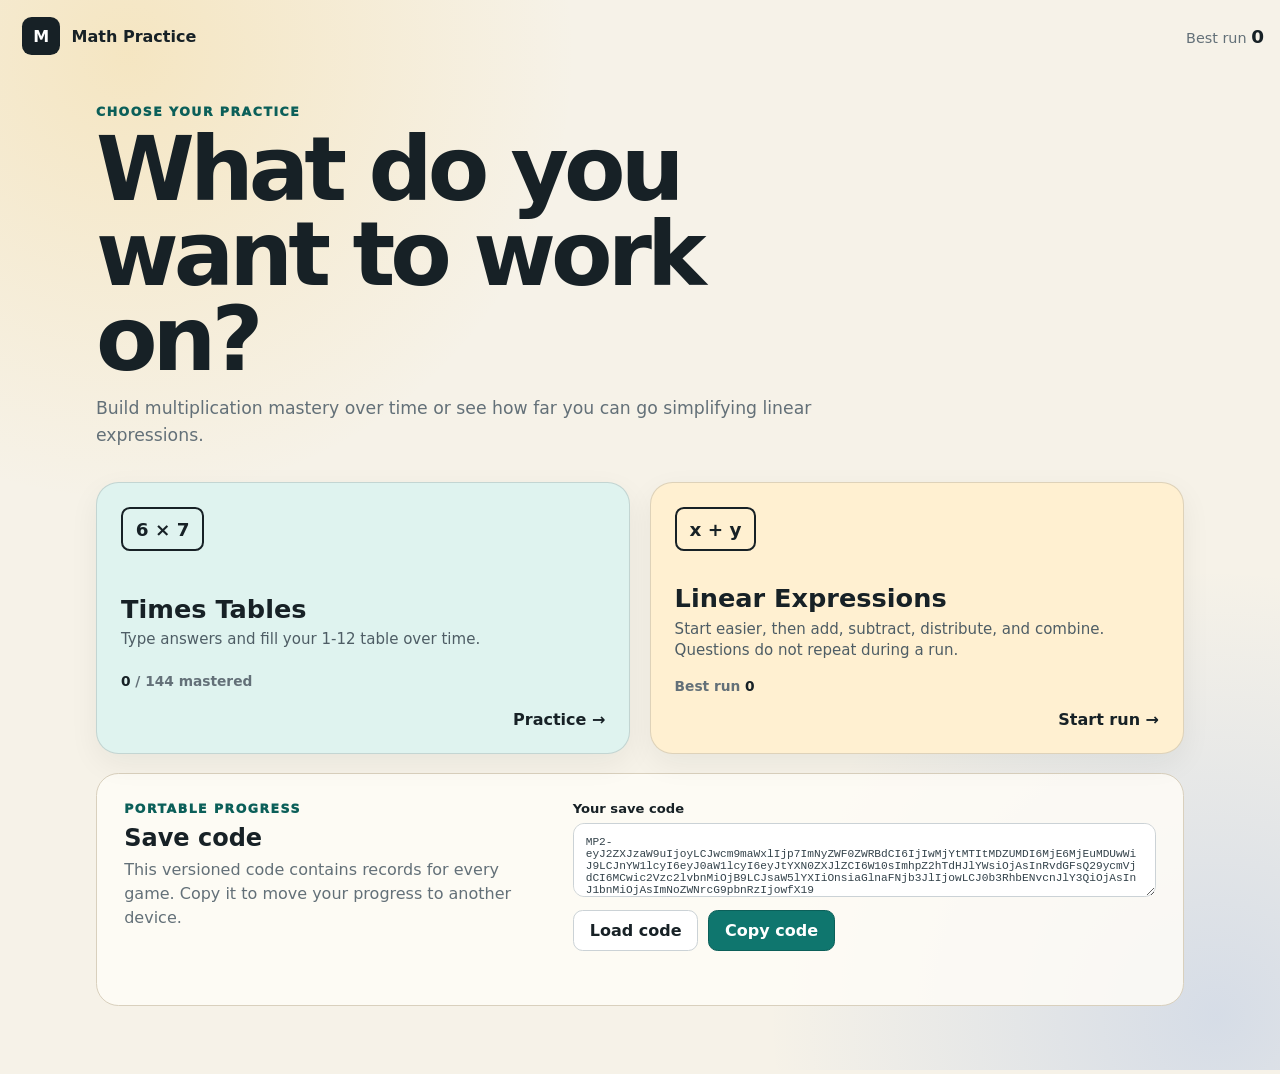
==== commit ce148fbe: "Prevent repeated linear questions" ====
--- a/index.html
+++ b/index.html
@@ -40,7 +40,7 @@
               <span class="card-icon">x + y</span>
               <span class="card-copy">
                 <strong>Linear Expressions</strong>
-                <small>Add, subtract, distribute, combine like terms, and identify linear expressions.</small>
+                <small>Start easier, then add, subtract, distribute, and combine. Questions do not repeat during a run.</small>
               </span>
               <span class="card-record">Best run <b id="linear-best-home">0</b></span>
               <span class="card-arrow">Start run →</span>
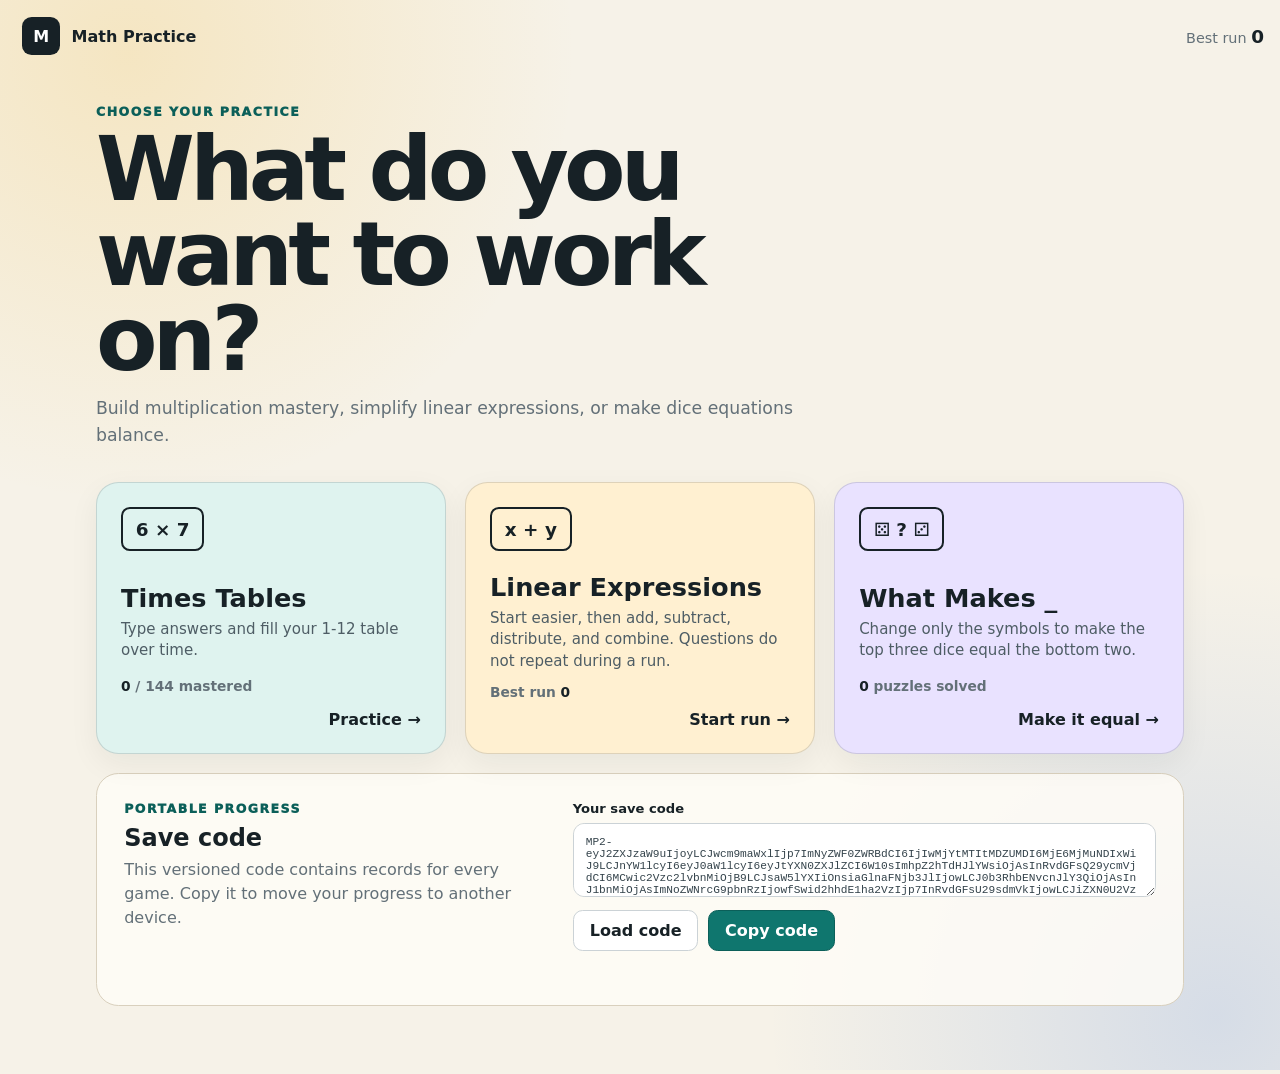
==== commit a1c53071: "Add guaranteed-solvable dice equation game" ====
--- a/index.html
+++ b/index.html
@@ -5,7 +5,7 @@
     <meta name="viewport" content="width=device-width, initial-scale=1">
     <meta name="theme-color" content="#172126">
     <title>Math Practice</title>
-    <link rel="stylesheet" href="styles.css?v=20260608-math-practice">
+    <link rel="stylesheet" href="styles.css?v=20260610-what-makes">
   </head>
   <body>
     <header class="topbar">
@@ -22,7 +22,7 @@
           <div class="hero">
             <p class="eyebrow">Choose your practice</p>
             <h1>What do you want to work on?</h1>
-            <p>Build multiplication mastery over time or see how far you can go simplifying linear expressions.</p>
+            <p>Build multiplication mastery, simplify linear expressions, or make dice equations balance.</p>
           </div>
 
           <div class="game-grid">
@@ -45,6 +45,16 @@
               <span class="card-record">Best run <b id="linear-best-home">0</b></span>
               <span class="card-arrow">Start run →</span>
             </button>
+
+            <button class="game-card makes-card" type="button" data-start-game="what-makes">
+              <span class="card-icon">⚄ ? ⚂</span>
+              <span class="card-copy">
+                <strong>What Makes _</strong>
+                <small>Change only the symbols to make the top three dice equal the bottom two.</small>
+              </span>
+              <span class="card-record"><b id="makes-solved-home">0</b> puzzles solved</span>
+              <span class="card-arrow">Make it equal →</span>
+            </button>
           </div>
 
           <section class="save-panel">
@@ -128,6 +138,50 @@
         </div>
       </section>
 
+      <section id="what-makes-screen" class="screen">
+        <div class="makes-shell">
+          <div class="game-status">
+            <button class="back-button" type="button" data-go-home>← Games</button>
+            <div class="status-item"><span>Session</span><strong id="makes-score">0</strong></div>
+            <div class="status-item"><span>Total solved</span><strong id="makes-total">0</strong></div>
+            <div class="status-item"><span>Best session</span><strong id="makes-best">0</strong></div>
+          </div>
+
+          <article class="makes-card-panel">
+            <p class="eyebrow">What Makes _</p>
+            <h1>Make both sides equal.</h1>
+            <p class="makes-help">Tap each symbol to change it. The top side is calculated left-to-right.</p>
+
+            <div class="dice-equation" aria-label="Dice equation builder">
+              <div class="equation-row">
+                <span class="paren">(</span>
+                <span id="makes-die-a" class="die">1</span>
+                <button class="operator-button" type="button" data-operator-slot="0" aria-label="Change first operator">+</button>
+                <span id="makes-die-b" class="die">2</span>
+                <span class="paren">)</span>
+                <button class="operator-button" type="button" data-operator-slot="1" aria-label="Change second operator">+</button>
+                <span id="makes-die-c" class="die">3</span>
+              </div>
+              <span class="equals">=</span>
+              <div class="equation-row">
+                <span id="makes-die-d" class="die">4</span>
+                <button class="operator-button" type="button" data-operator-slot="2" aria-label="Change third operator">+</button>
+                <span id="makes-die-e" class="die">5</span>
+              </div>
+            </div>
+
+            <p id="makes-values" class="makes-values" aria-live="polite"></p>
+            <p id="makes-feedback" class="makes-feedback" aria-live="polite">Every puzzle has at least one solution.</p>
+
+            <div class="makes-actions">
+              <button id="makes-new" class="secondary-button" type="button">New Puzzle</button>
+              <button id="makes-hint" class="secondary-button" type="button">Show Hint</button>
+              <button id="makes-check" class="primary-button" type="button">Check Equation</button>
+            </div>
+          </article>
+        </div>
+      </section>
+
       <section id="result-screen" class="screen result-screen">
         <div class="result-icon">✓</div>
         <p id="result-eyebrow" class="eyebrow">Run complete</p>
@@ -160,6 +214,6 @@
       </div>
     </div>
 
-    <script src="script.js?v=20260608-math-practice"></script>
+    <script src="script.js?v=20260610-what-makes"></script>
   </body>
 </html>
--- a/styles.css
+++ b/styles.css
@@ -87,7 +87,7 @@
 }
 .hero p:not(.eyebrow), .result-copy { color: var(--muted); font-size: 1.08rem; line-height: 1.6; }
 
-.game-grid { display: grid; grid-template-columns: repeat(2, 1fr); gap: 1.2rem; }
+.game-grid { display: grid; grid-template-columns: repeat(3, 1fr); gap: 1.2rem; }
 .game-card {
   display: grid;
   min-height: 17rem;
@@ -102,6 +102,7 @@
 .game-card:hover { transform: translateY(-3px); box-shadow: var(--shadow); }
 .times-card { background: #dff3ef; }
 .linear-card { background: #fff0d1; }
+.makes-card { background: #e9e2ff; }
 .card-icon {
   align-self: start;
   justify-self: start;
@@ -277,6 +278,72 @@
 .linear-answer.correct { border-color: #16a34a; background: #dcfce7; color: #166534; }
 .linear-answer.incorrect { border-color: var(--coral); background: #fee2e2; color: #991b1b; }
 .linear-answer:disabled { cursor: default; }
+
+.makes-shell {
+  width: min(72rem, calc(100% - 2rem));
+  margin: 2vh auto 4rem;
+}
+.makes-card-panel {
+  padding: clamp(1.5rem, 5vw, 3.5rem);
+  border: 1px solid var(--line);
+  border-radius: 1.5rem;
+  background: white;
+  box-shadow: var(--shadow);
+  text-align: center;
+}
+.makes-card-panel h1 {
+  margin-bottom: 0.6rem;
+  font-size: clamp(2.2rem, 6vw, 4.6rem);
+  line-height: 1;
+  letter-spacing: -0.05em;
+}
+.makes-help, .makes-values { color: var(--muted); }
+.dice-equation {
+  display: flex;
+  flex-direction: column;
+  gap: 0.45rem;
+  margin: clamp(1.5rem, 5vw, 3rem) auto 1.2rem;
+  align-items: center;
+  justify-content: center;
+}
+.equation-row {
+  display: flex;
+  gap: clamp(0.25rem, 1vw, 0.75rem);
+  align-items: center;
+  justify-content: center;
+  flex-wrap: wrap;
+}
+.die {
+  display: grid;
+  width: clamp(3.5rem, 9vw, 5.5rem);
+  aspect-ratio: 1;
+  place-items: center;
+  border: 3px solid var(--ink);
+  border-radius: 1rem;
+  background: #fffdf7;
+  box-shadow: inset 0 -0.35rem 0 rgba(23, 33, 38, 0.08);
+  font-size: clamp(1.8rem, 5vw, 3rem);
+  font-weight: 950;
+}
+.operator-button {
+  display: grid;
+  width: clamp(2.8rem, 7vw, 4rem);
+  aspect-ratio: 1;
+  place-items: center;
+  border: 2px solid #7c65c7;
+  border-radius: 999px;
+  background: #f1edff;
+  color: #47338e;
+  font-size: clamp(1.6rem, 4vw, 2.4rem);
+  font-weight: 950;
+}
+.operator-button:hover { background: #dfd6ff; }
+.paren, .equals { font-size: clamp(2rem, 6vw, 4rem); font-weight: 950; }
+.makes-values { min-height: 1.4rem; margin-bottom: 0.45rem; font-weight: 800; }
+.makes-feedback { min-height: 1.5rem; margin-bottom: 1.2rem; font-weight: 900; }
+.makes-feedback.correct { color: var(--green); }
+.makes-feedback.wrong { color: var(--coral); }
+.makes-actions { display: flex; gap: 0.65rem; justify-content: center; flex-wrap: wrap; }
 
 .result-screen { width: min(40rem, calc(100% - 2rem)); margin: 8vh auto; text-align: center; }
 .result-icon { display: grid; width: 4.5rem; height: 4.5rem; margin: 0 auto 1.3rem; place-items: center; border-radius: 1rem; background: var(--ink); color: white; font-size: 2rem; font-weight: 900; transform: rotate(-4deg); }
@@ -299,6 +366,7 @@
 @keyframes shake { 0%, 100% { transform: translateX(0); } 25% { transform: translateX(-0.5rem); } 75% { transform: translateX(0.5rem); } }
 
 @media (max-width: 980px) {
+  .game-grid { grid-template-columns: repeat(2, 1fr); }
   .times-shell { grid-template-columns: 1fr; grid-template-rows: minmax(16rem, 0.85fr) minmax(16rem, 1fr); }
   .practice-panel { display: grid; grid-template-columns: minmax(12rem, 0.95fr) minmax(16rem, 1.4fr); gap: 0.8rem; }
   .question-area { margin-top: 0; }
@@ -306,7 +374,7 @@
 
 @media (max-width: 700px) {
   .topbar { width: calc(100% - 1rem); }
-  .home-shell, .run-shell { width: calc(100% - 1rem); margin-top: 0.5rem; }
+  .home-shell, .run-shell, .makes-shell { width: calc(100% - 1rem); margin-top: 0.5rem; }
   .game-grid, .save-panel { grid-template-columns: 1fr; }
   .game-card { min-height: 14rem; }
   .save-panel { gap: 0.8rem; padding: 1.1rem; }
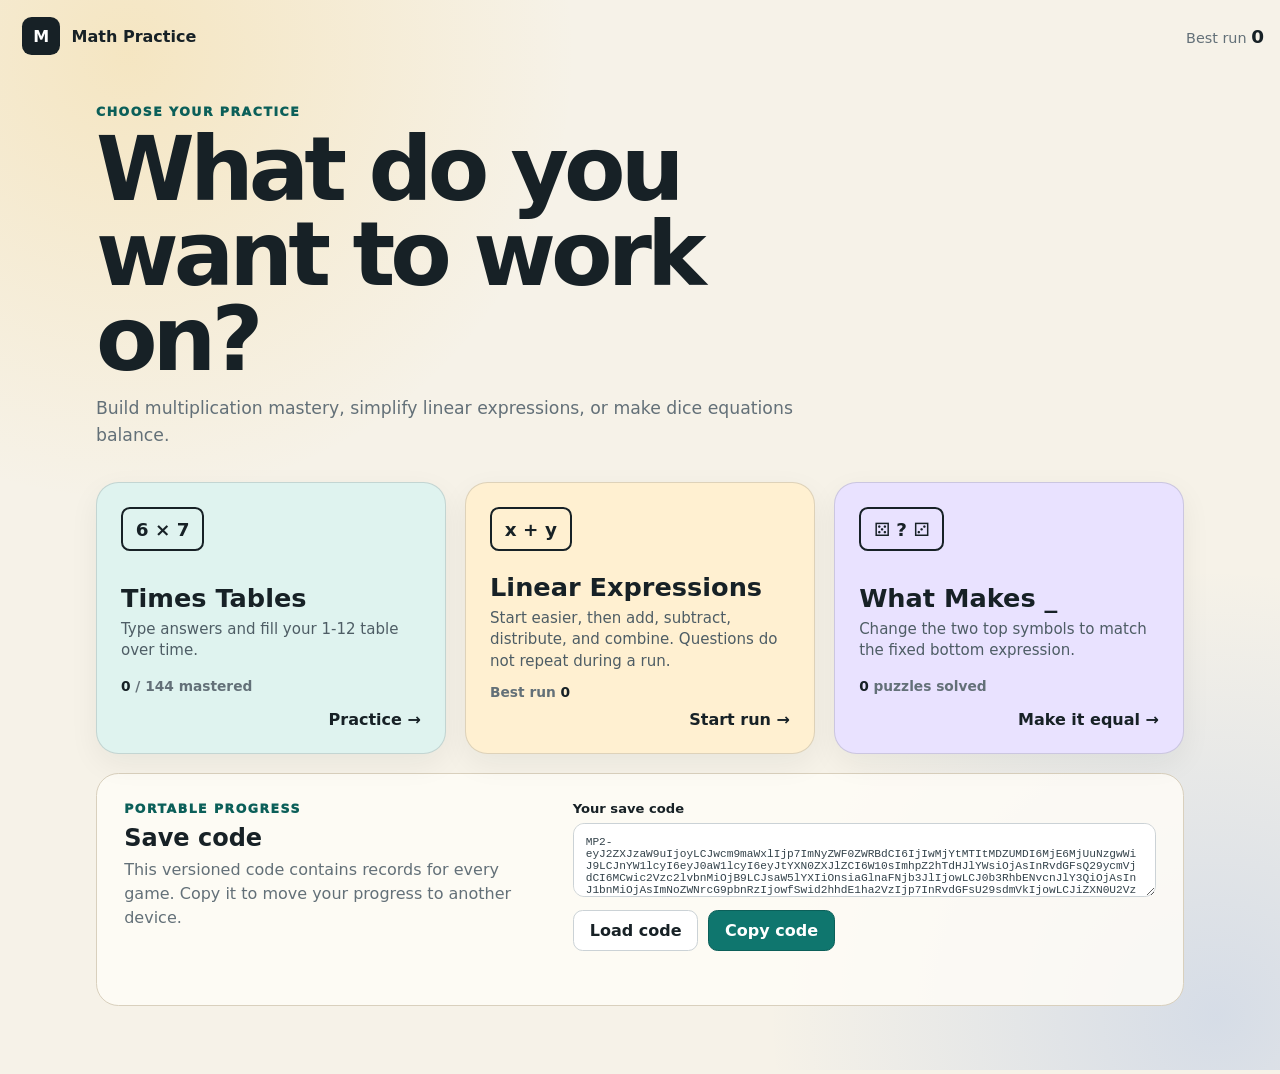
==== commit 8da70643: "Make dice puzzle flexible and hide solutions" ====
--- a/index.html
+++ b/index.html
@@ -50,7 +50,7 @@
               <span class="card-icon">⚄ ? ⚂</span>
               <span class="card-copy">
                 <strong>What Makes _</strong>
-                <small>Change only the symbols to make the top three dice equal the bottom two.</small>
+                <small>Change the two top symbols to match the fixed bottom expression.</small>
               </span>
               <span class="card-record"><b id="makes-solved-home">0</b> puzzles solved</span>
               <span class="card-arrow">Make it equal →</span>
@@ -150,32 +150,32 @@
           <article class="makes-card-panel">
             <p class="eyebrow">What Makes _</p>
             <h1>Make both sides equal.</h1>
-            <p class="makes-help">Tap each symbol to change it. The top side is calculated left-to-right.</p>
+            <p class="makes-help">The bottom operation is fixed. Change only the two top symbols to make both rows equal.</p>
 
             <div class="dice-equation" aria-label="Dice equation builder">
               <div class="equation-row">
-                <span class="paren">(</span>
+                <span id="makes-left-open" class="paren"></span>
                 <span id="makes-die-a" class="die">1</span>
                 <button class="operator-button" type="button" data-operator-slot="0" aria-label="Change first operator">+</button>
+                <span id="makes-middle-open" class="paren"></span>
                 <span id="makes-die-b" class="die">2</span>
-                <span class="paren">)</span>
+                <span id="makes-left-close" class="paren"></span>
                 <button class="operator-button" type="button" data-operator-slot="1" aria-label="Change second operator">+</button>
                 <span id="makes-die-c" class="die">3</span>
+                <span id="makes-right-close" class="paren"></span>
               </div>
               <span class="equals">=</span>
               <div class="equation-row">
                 <span id="makes-die-d" class="die">4</span>
-                <button class="operator-button" type="button" data-operator-slot="2" aria-label="Change third operator">+</button>
+                <span id="makes-bottom-operator" class="fixed-operator">+</span>
                 <span id="makes-die-e" class="die">5</span>
               </div>
             </div>
 
-            <p id="makes-values" class="makes-values" aria-live="polite"></p>
             <p id="makes-feedback" class="makes-feedback" aria-live="polite">Every puzzle has at least one solution.</p>
 
             <div class="makes-actions">
               <button id="makes-new" class="secondary-button" type="button">New Puzzle</button>
-              <button id="makes-hint" class="secondary-button" type="button">Show Hint</button>
               <button id="makes-check" class="primary-button" type="button">Check Equation</button>
             </div>
           </article>
--- a/styles.css
+++ b/styles.css
@@ -297,7 +297,7 @@
   line-height: 1;
   letter-spacing: -0.05em;
 }
-.makes-help, .makes-values { color: var(--muted); }
+.makes-help { color: var(--muted); }
 .dice-equation {
   display: flex;
   flex-direction: column;
@@ -338,8 +338,21 @@
   font-weight: 950;
 }
 .operator-button:hover { background: #dfd6ff; }
-.paren, .equals { font-size: clamp(2rem, 6vw, 4rem); font-weight: 950; }
-.makes-values { min-height: 1.4rem; margin-bottom: 0.45rem; font-weight: 800; }
+.fixed-operator {
+  display: grid;
+  width: clamp(2.8rem, 7vw, 4rem);
+  aspect-ratio: 1;
+  place-items: center;
+  color: var(--ink);
+  font-size: clamp(1.6rem, 4vw, 2.4rem);
+  font-weight: 950;
+}
+.paren {
+  min-width: 0.45em;
+  font-size: clamp(2rem, 6vw, 4rem);
+  font-weight: 950;
+}
+.equals { font-size: clamp(2rem, 6vw, 4rem); font-weight: 950; }
 .makes-feedback { min-height: 1.5rem; margin-bottom: 1.2rem; font-weight: 900; }
 .makes-feedback.correct { color: var(--green); }
 .makes-feedback.wrong { color: var(--coral); }
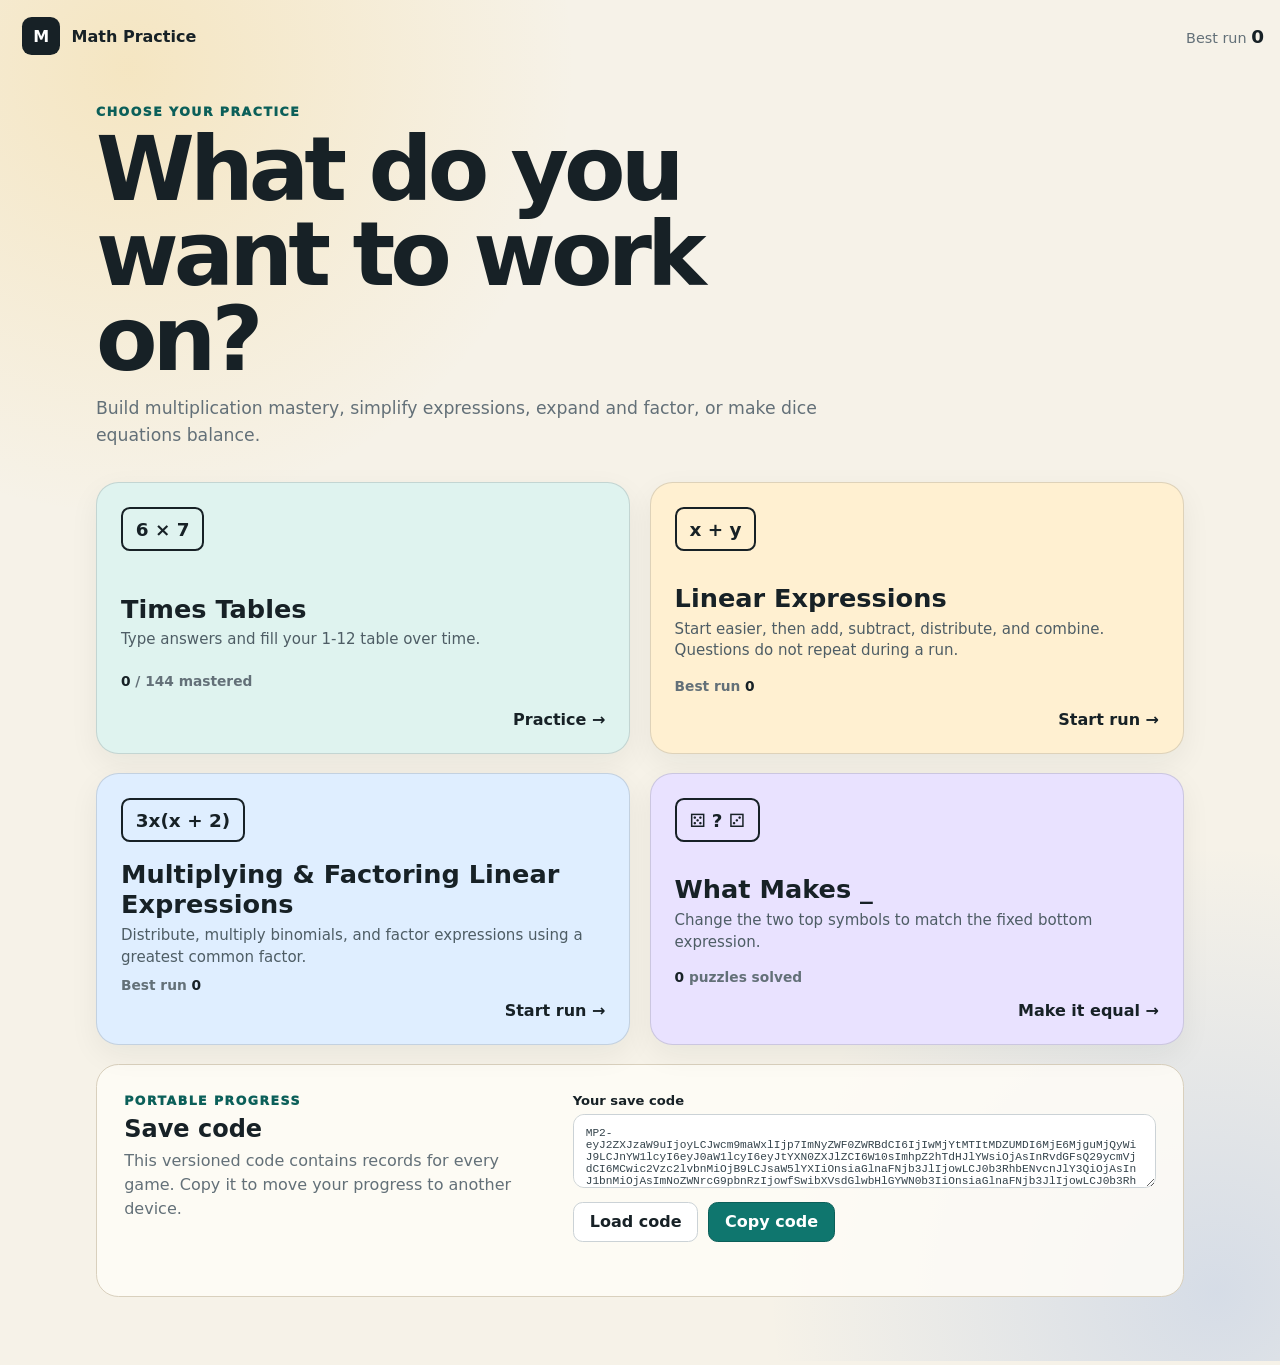
==== commit 91735350: "Add multiplying and factoring game" ====
--- a/index.html
+++ b/index.html
@@ -5,7 +5,7 @@
     <meta name="viewport" content="width=device-width, initial-scale=1">
     <meta name="theme-color" content="#172126">
     <title>Math Practice</title>
-    <link rel="stylesheet" href="styles.css?v=20260610-what-makes">
+    <link rel="stylesheet" href="styles.css?v=20260610-multiply-factor">
   </head>
   <body>
     <header class="topbar">
@@ -22,7 +22,7 @@
           <div class="hero">
             <p class="eyebrow">Choose your practice</p>
             <h1>What do you want to work on?</h1>
-            <p>Build multiplication mastery, simplify linear expressions, or make dice equations balance.</p>
+            <p>Build multiplication mastery, simplify expressions, expand and factor, or make dice equations balance.</p>
           </div>
 
           <div class="game-grid">
@@ -43,6 +43,16 @@
                 <small>Start easier, then add, subtract, distribute, and combine. Questions do not repeat during a run.</small>
               </span>
               <span class="card-record">Best run <b id="linear-best-home">0</b></span>
+              <span class="card-arrow">Start run →</span>
+            </button>
+
+            <button class="game-card factor-card" type="button" data-start-game="multiplyFactor">
+              <span class="card-icon">3x(x + 2)</span>
+              <span class="card-copy">
+                <strong>Multiplying &amp; Factoring Linear Expressions</strong>
+                <small>Distribute, multiply binomials, and factor expressions using a greatest common factor.</small>
+              </span>
+              <span class="card-record">Best run <b id="factor-best-home">0</b></span>
               <span class="card-arrow">Start run →</span>
             </button>
 
@@ -214,6 +224,6 @@
       </div>
     </div>
 
-    <script src="script.js?v=20260610-what-makes"></script>
+    <script src="script.js?v=20260610-multiply-factor"></script>
   </body>
 </html>
--- a/styles.css
+++ b/styles.css
@@ -87,7 +87,7 @@
 }
 .hero p:not(.eyebrow), .result-copy { color: var(--muted); font-size: 1.08rem; line-height: 1.6; }
 
-.game-grid { display: grid; grid-template-columns: repeat(3, 1fr); gap: 1.2rem; }
+.game-grid { display: grid; grid-template-columns: repeat(2, 1fr); gap: 1.2rem; }
 .game-card {
   display: grid;
   min-height: 17rem;
@@ -102,6 +102,7 @@
 .game-card:hover { transform: translateY(-3px); box-shadow: var(--shadow); }
 .times-card { background: #dff3ef; }
 .linear-card { background: #fff0d1; }
+.factor-card { background: #dfeeff; }
 .makes-card { background: #e9e2ff; }
 .card-icon {
   align-self: start;
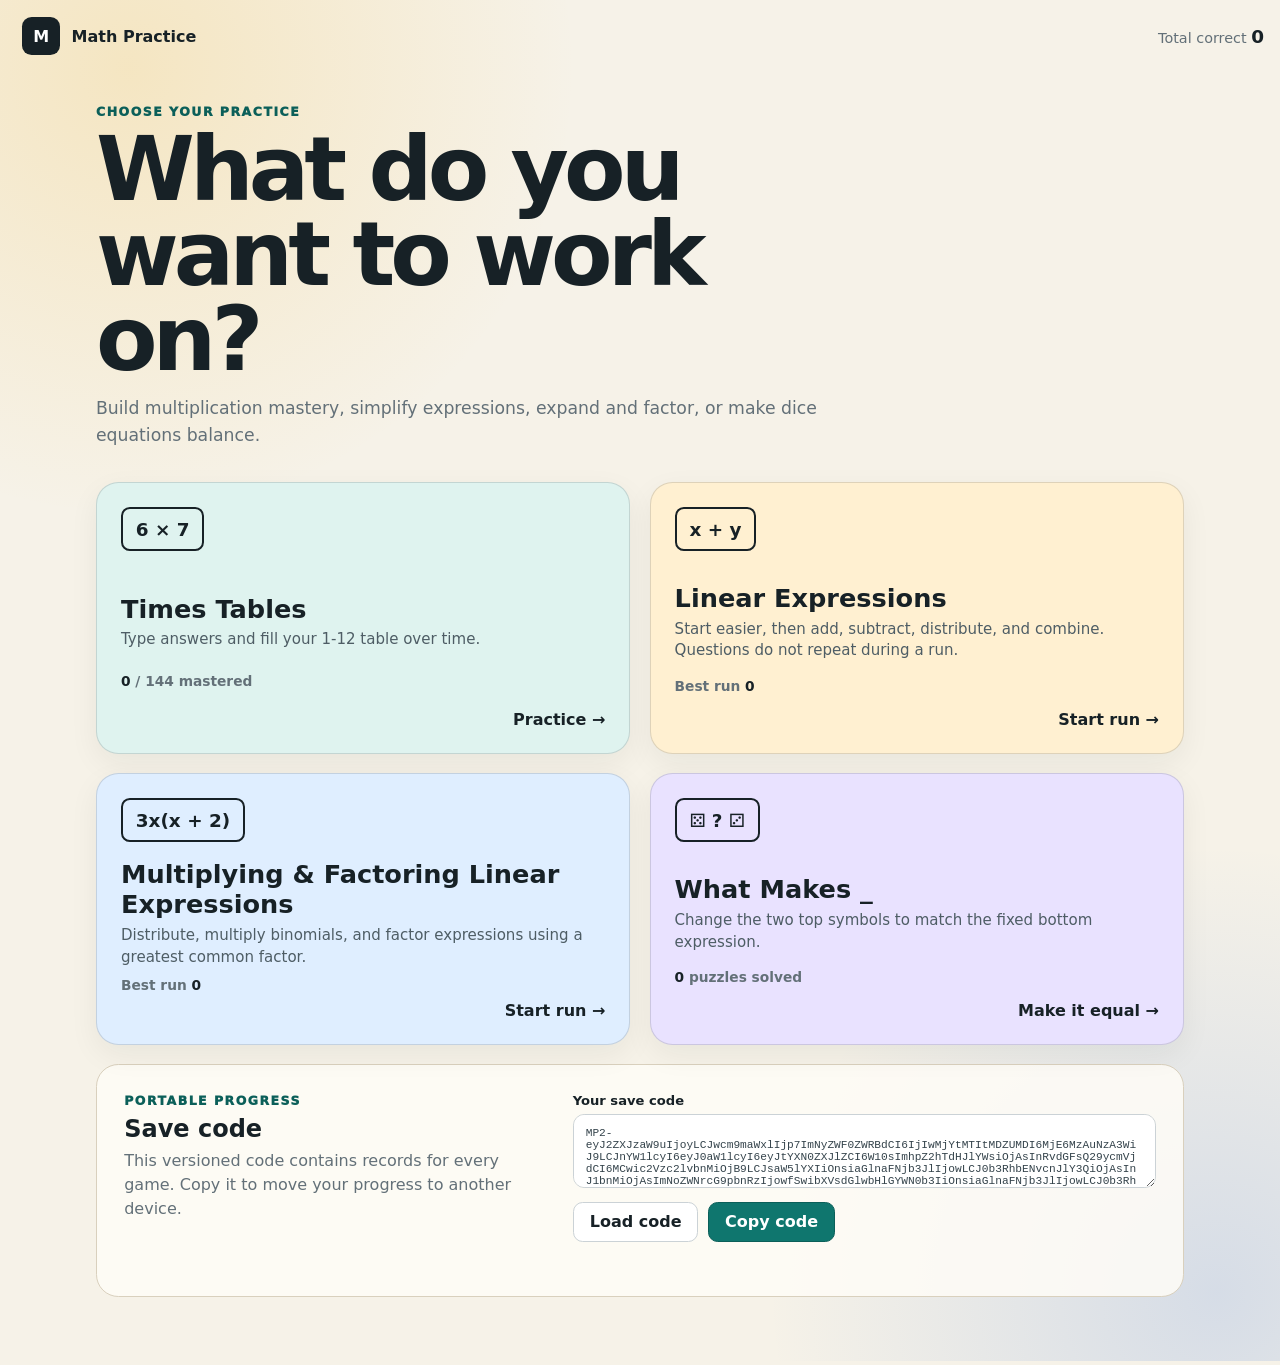
==== commit 415726ef: "Improve practice replay and written answers" ====
--- a/index.html
+++ b/index.html
@@ -5,7 +5,7 @@
     <meta name="viewport" content="width=device-width, initial-scale=1">
     <meta name="theme-color" content="#172126">
     <title>Math Practice</title>
-    <link rel="stylesheet" href="styles.css?v=20260610-multiply-factor">
+    <link rel="stylesheet" href="styles.css?v=20260610-written-answers">
   </head>
   <body>
     <header class="topbar">
@@ -13,7 +13,7 @@
         <span class="brand-mark">M</span>
         <span>Math Practice</span>
       </button>
-      <div class="topbar-record"><span>Best run</span> <strong id="header-best">0</strong></div>
+      <div class="topbar-record"><span>Total correct</span> <strong id="header-total">0</strong></div>
     </header>
 
     <main>
@@ -144,6 +144,35 @@
             <h2 id="linear-question-prompt"></h2>
             <p id="linear-question-help" class="question-help"></p>
             <div id="linear-answers" class="linear-answers"></div>
+            <form id="written-answer-form" class="written-answer" autocomplete="off" hidden>
+              <label for="written-answer-input">Write your answer</label>
+              <div class="written-answer-row">
+                <input id="written-answer-input" type="text" inputmode="none" enterkeyhint="done" autocapitalize="off" autocomplete="off" spellcheck="false" aria-describedby="written-answer-hint">
+                <button class="primary-button" type="submit">Submit</button>
+              </div>
+              <p id="written-answer-hint">Use the keypad or your keyboard. Spaces do not matter.</p>
+              <div class="math-keyboard" aria-label="Math answer keyboard">
+                <button type="button" data-math-key="x">x</button>
+                <button type="button" data-math-key="y">y</button>
+                <button type="button" data-math-key="²">x²</button>
+                <button type="button" data-math-key="+">+</button>
+                <button type="button" data-math-key="−">−</button>
+                <button type="button" data-math-key="(">(</button>
+                <button type="button" data-math-key=")">)</button>
+                <button type="button" data-math-key="7">7</button>
+                <button type="button" data-math-key="8">8</button>
+                <button type="button" data-math-key="9">9</button>
+                <button type="button" data-math-key="4">4</button>
+                <button type="button" data-math-key="5">5</button>
+                <button type="button" data-math-key="6">6</button>
+                <button type="button" data-math-key="1">1</button>
+                <button type="button" data-math-key="2">2</button>
+                <button type="button" data-math-key="3">3</button>
+                <button type="button" data-math-key="0">0</button>
+                <button class="keyboard-wide" type="button" data-math-action="backspace" aria-label="Delete last character">Delete</button>
+                <button class="keyboard-wide" type="button" data-math-action="clear">Clear</button>
+              </div>
+            </form>
           </article>
         </div>
       </section>
@@ -224,6 +253,6 @@
       </div>
     </div>
 
-    <script src="script.js?v=20260610-multiply-factor"></script>
+    <script src="script.js?v=20260610-written-answers"></script>
   </body>
 </html>
--- a/styles.css
+++ b/styles.css
@@ -279,6 +279,43 @@
 .linear-answer.correct { border-color: #16a34a; background: #dcfce7; color: #166534; }
 .linear-answer.incorrect { border-color: var(--coral); background: #fee2e2; color: #991b1b; }
 .linear-answer:disabled { cursor: default; }
+.written-answer { display: grid; gap: 0.7rem; }
+.written-answer[hidden] { display: none; }
+.written-answer label { font-size: 0.82rem; font-weight: 900; }
+.written-answer-row { display: grid; grid-template-columns: 1fr auto; gap: 0.6rem; }
+.written-answer-row input {
+  width: 100%;
+  min-width: 0;
+  min-height: 3.2rem;
+  padding: 0.65rem 0.85rem;
+  border: 2px solid #aeb9bf;
+  border-radius: 0.7rem;
+  background: white;
+  color: var(--ink);
+  font-size: 1.25rem;
+  font-weight: 850;
+}
+.written-answer-row input:focus { border-color: var(--blue); outline: 3px solid rgba(45, 108, 223, 0.15); }
+.written-answer-row input.correct { border-color: var(--green); background: #dcfce7; }
+.written-answer-row input.incorrect { border-color: var(--coral); background: #fee2e2; }
+.written-answer p { margin: -0.25rem 0 0; color: var(--muted); font-size: 0.78rem; }
+.math-keyboard {
+  display: grid;
+  grid-template-columns: repeat(7, minmax(0, 1fr));
+  gap: 0.42rem;
+}
+.math-keyboard button {
+  min-height: 2.8rem;
+  padding: 0.45rem;
+  border: 1px solid #cbd2d6;
+  border-radius: 0.6rem;
+  background: #f8fafb;
+  color: var(--ink);
+  font-size: 1rem;
+  font-weight: 900;
+}
+.math-keyboard button:hover { border-color: var(--ink); background: white; }
+.math-keyboard .keyboard-wide { grid-column: span 2; font-size: 0.78rem; }
 
 .makes-shell {
   width: min(72rem, calc(100% - 2rem));
@@ -405,5 +442,8 @@
   .cell { border-radius: 0.2rem; font-size: clamp(0.42rem, 1.9vw, 0.62rem); }
   .linear-answers { grid-template-columns: 1fr; }
   .linear-question-card { min-height: 0; padding: 1.2rem; border-radius: 1rem; }
+  .written-answer-row { grid-template-columns: 1fr; }
+  .math-keyboard { grid-template-columns: repeat(5, minmax(0, 1fr)); }
+  .math-keyboard button { min-height: 3rem; }
   .status-item span { display: none; }
 }
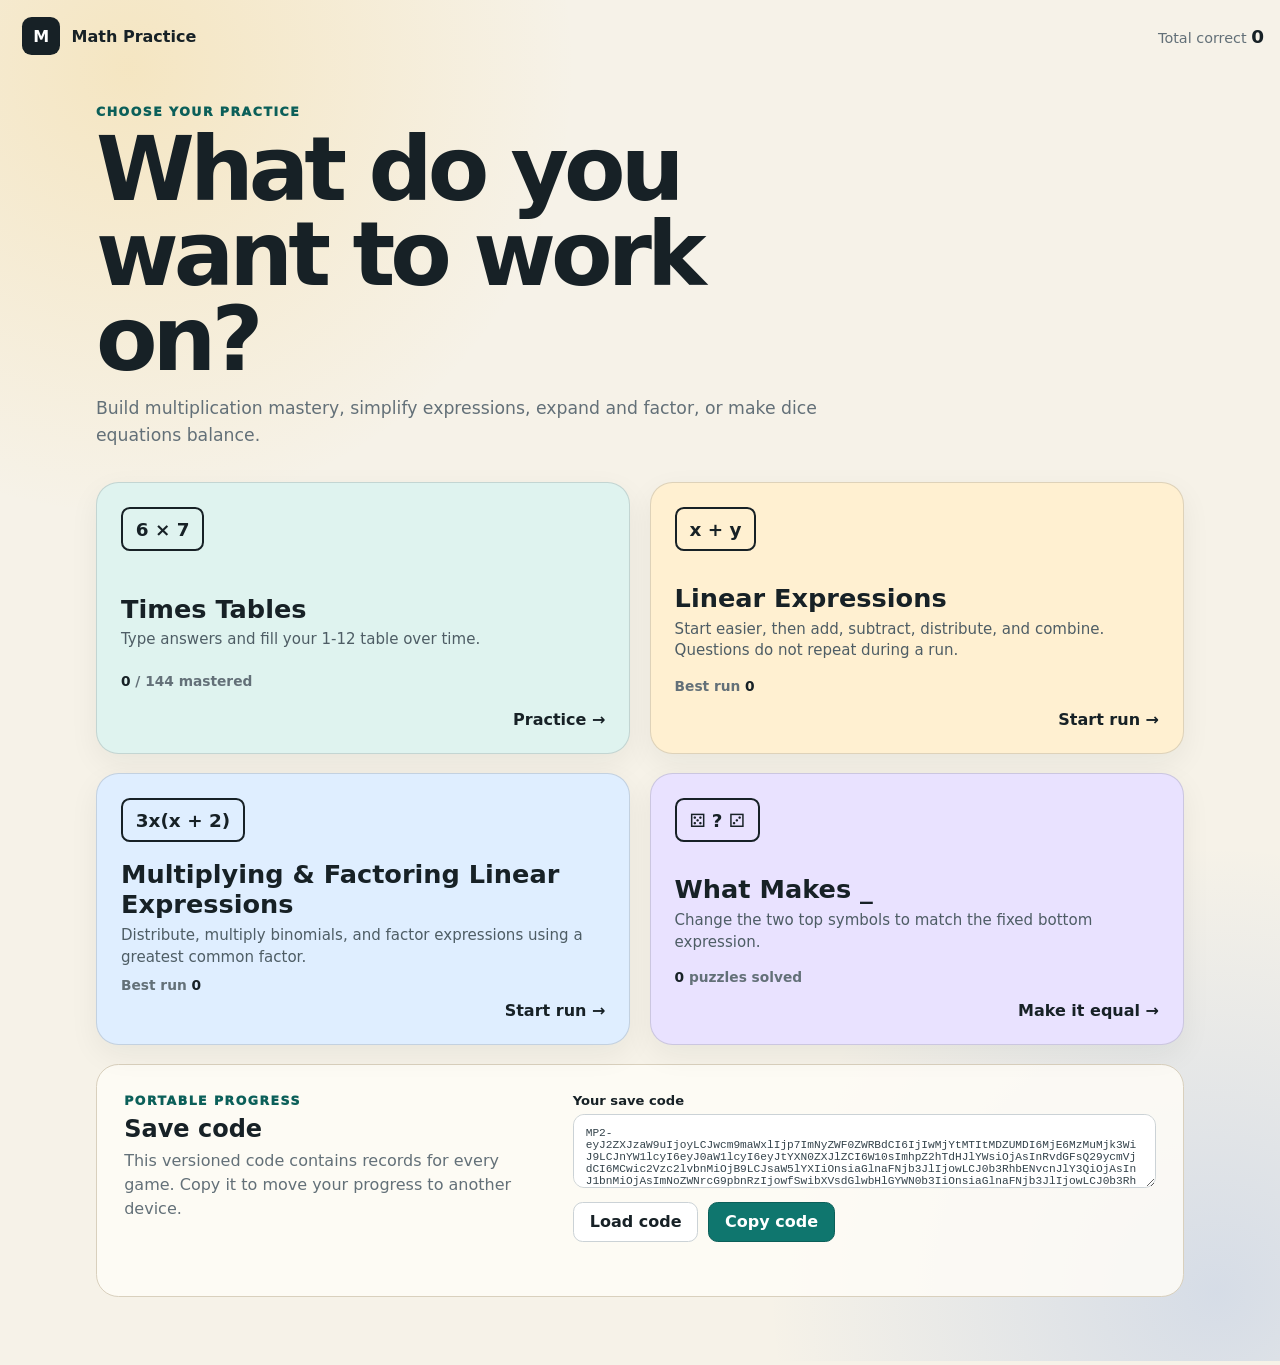
==== commit 7607d9a3: "Fix written questions and linear classification" ====
--- a/index.html
+++ b/index.html
@@ -5,7 +5,7 @@
     <meta name="viewport" content="width=device-width, initial-scale=1">
     <meta name="theme-color" content="#172126">
     <title>Math Practice</title>
-    <link rel="stylesheet" href="styles.css?v=20260610-written-answers">
+    <link rel="stylesheet" href="styles.css?v=20260610-linear-audit">
   </head>
   <body>
     <header class="topbar">
@@ -253,6 +253,6 @@
       </div>
     </div>
 
-    <script src="script.js?v=20260610-written-answers"></script>
+    <script src="script.js?v=20260610-linear-audit"></script>
   </body>
 </html>
--- a/styles.css
+++ b/styles.css
@@ -265,6 +265,7 @@
 .linear-question-card h2 { margin-bottom: 0.6rem; font-size: clamp(1.55rem, 5vw, 2.55rem); line-height: 1.25; white-space: pre-line; }
 .question-help { min-height: 1.5rem; margin-bottom: 1.5rem; color: var(--muted); line-height: 1.5; }
 .linear-answers { display: grid; grid-template-columns: repeat(2, 1fr); gap: 0.7rem; }
+.linear-answers[hidden] { display: none; }
 .linear-answer {
   min-height: 4.4rem;
   padding: 0.8rem 1rem;
